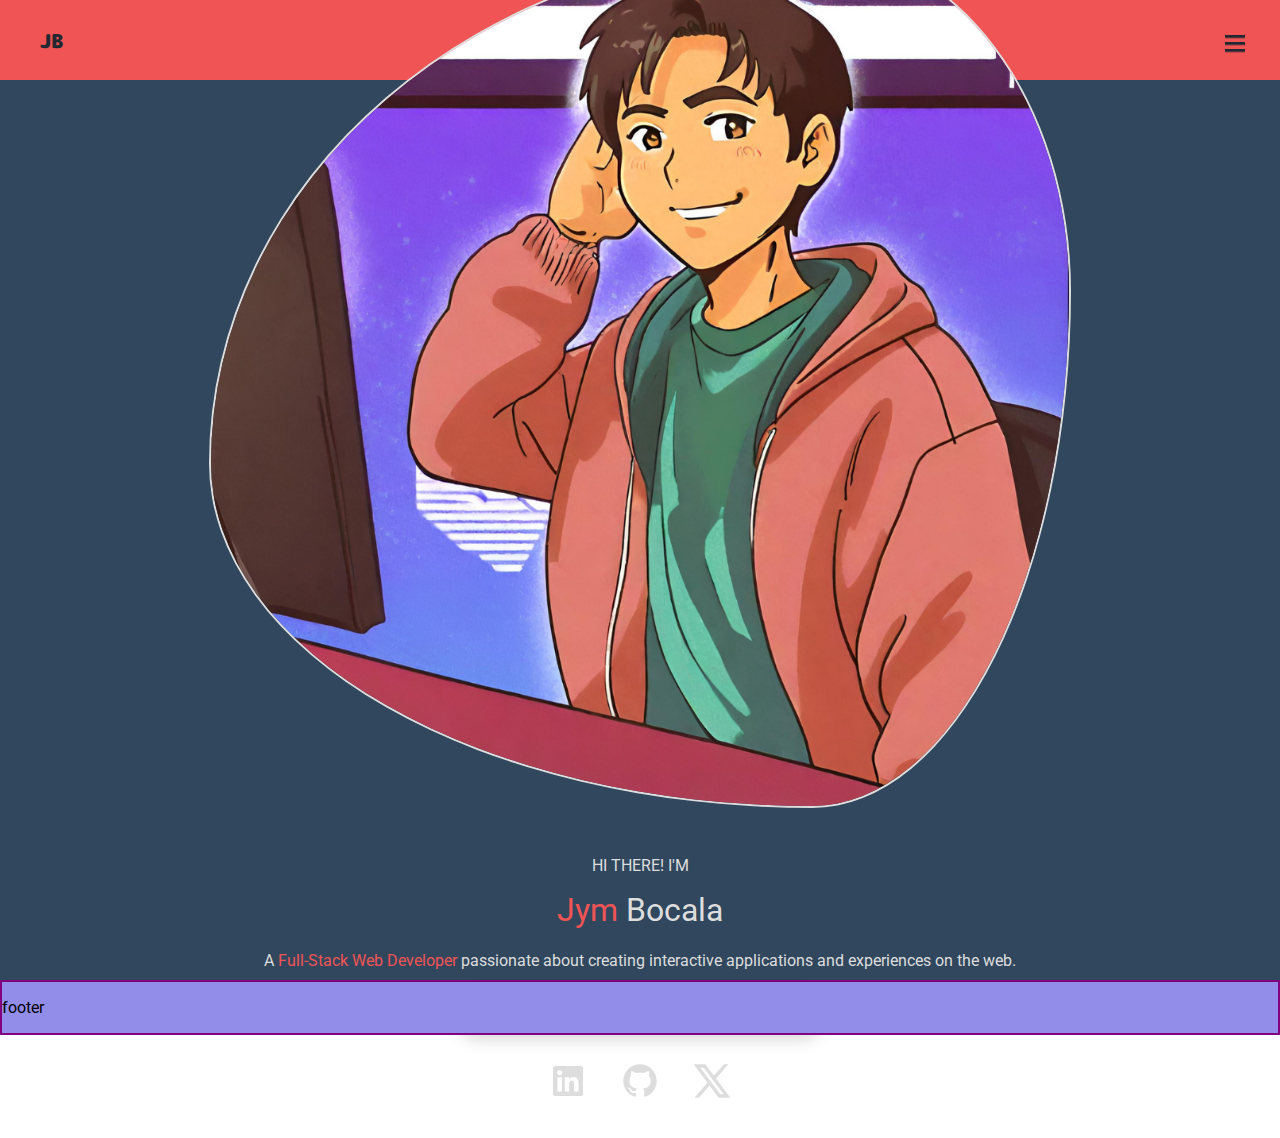
==== src/pages/index.html @ 8cc244af "add svg icons" ====
<!DOCTYPE html>
<html lang="en">
  <head>
    <meta charset="UTF-8" />
    <meta name="viewport" content="width=device-width, initial-scale=1.0" />
    <link rel="stylesheet" href="../styles/index.css" />
    <link rel="stylesheet" href="../styles/mediaqueries.css" />
    <link rel="preconnect" href="https://fonts.googleapis.com" />
    <link rel="preconnect" href="https://fonts.gstatic.com" crossorigin />
    <link
      href="https://fonts.googleapis.com/css2?family=M+PLUS+Rounded+1c:wght@700;800;900&family=Roboto:ital,wght@0,400;0,700;1,400&display=swap"
      rel="stylesheet"
    />
    <title>Jym Bocala</title>
  </head>
  <body>
    <div class="container">
      <div class="mob_nav">
        <a href="#" class="nav_initials">JB</a>
        <p>
          <a href="#main_nav" id="access_nav" class="access_aid"
            >Show navigation</a
          >
        </p>
      </div>
      <nav id="main_nav">
        <p class="nav_initials" id="main_nav_initials">JB</p>
        <ul>
          <li><a href="#" class="nav_link">Home</a></li>
          <li><a href="#" class="nav_link">About</a></li>
          <li><a href="#" class="nav_link">Contact</a></li>
        </ul>
        <a
          class="download-btn"
          href="../assets/Jym_Bocala_CV(1).pdf"
          title="Download my CV"
          download="Jym_Bocala_CV(1).pdf"
          >CV</a
        >
        <p>
          <a href="#body" id="access_top" class="access_aid">Hide navigation</a>
        </p>
      </nav>
      <main>
        <div class="hero">
          <img
            src="../assets/profile.png"
            class="hero_image"
            alt="Jym Bocala profile"
          />
          <div class="hero_info">
            <p>HI THERE! I'M</p>
            <h1 id="fullname">
              <span class="font_color_primary">Jym</span> Bocala
            </h1>
            <p>
              A
              <span class="font_color_primary">Full-Stack Web Developer</span>
              passionate about creating interactive applications and experiences
              on the web.
            </p>
            <div class="hero_links">
              <button>
                <a
                  class="download-btn"
                  href="../assets/Jym_Bocala_CV(1).pdf"
                  title="Download my CV"
                  download="Jym_Bocala_CV(1).pdf"
                  id="cv_button"
                  >Resumé</a
                >
              </button>
              <a href="https://www.linkedin.com/in/jym-bocala" target=”_blank” >
                <!-- <img
                  src="../assets/icons/linkedin-fill.svg"
                  alt="LinkedIn Logo"
                  class="icon"
                /> -->
                <svg class="icon" xmlns="http://www.w3.org/2000/svg" viewBox="0 0 24 24"><path d="M18.3362 18.339H15.6707V14.1622C15.6707 13.1662 15.6505 11.8845 14.2817 11.8845C12.892 11.8845 12.6797 12.9683 12.6797 14.0887V18.339H10.0142V9.75H12.5747V10.9207H12.6092C12.967 10.2457 13.837 9.53325 15.1367 9.53325C17.8375 9.53325 18.337 11.3108 18.337 13.6245V18.339H18.3362ZM7.00373 8.57475C6.14573 8.57475 5.45648 7.88025 5.45648 7.026C5.45648 6.1725 6.14648 5.47875 7.00373 5.47875C7.85873 5.47875 8.55173 6.1725 8.55173 7.026C8.55173 7.88025 7.85798 8.57475 7.00373 8.57475ZM8.34023 18.339H5.66723V9.75H8.34023V18.339ZM19.6697 3H4.32923C3.59498 3 3.00098 3.5805 3.00098 4.29675V19.7033C3.00098 20.4202 3.59498 21 4.32923 21H19.6675C20.401 21 21.001 20.4202 21.001 19.7033V4.29675C21.001 3.5805 20.401 3 19.6675 3H19.6697Z"></path></svg>
              </a>
              <a href="https://github.com/jymbocala" target="_blank"><svg class="icon" xmlns="http://www.w3.org/2000/svg" viewBox="0 0 24 24"><path d="M12.001 2C6.47598 2 2.00098 6.475 2.00098 12C2.00098 16.425 4.86348 20.1625 8.83848 21.4875C9.33848 21.575 9.52598 21.275 9.52598 21.0125C9.52598 20.775 9.51348 19.9875 9.51348 19.15C7.00098 19.6125 6.35098 18.5375 6.15098 17.975C6.03848 17.6875 5.55098 16.8 5.12598 16.5625C4.77598 16.375 4.27598 15.9125 5.11348 15.9C5.90098 15.8875 6.46348 16.625 6.65098 16.925C7.55098 18.4375 8.98848 18.0125 9.56348 17.75C9.65098 17.1 9.91348 16.6625 10.201 16.4125C7.97598 16.1625 5.65098 15.3 5.65098 11.475C5.65098 10.3875 6.03848 9.4875 6.67598 8.7875C6.57598 8.5375 6.22598 7.5125 6.77598 6.1375C6.77598 6.1375 7.61348 5.875 9.52598 7.1625C10.326 6.9375 11.176 6.825 12.026 6.825C12.876 6.825 13.726 6.9375 14.526 7.1625C16.4385 5.8625 17.276 6.1375 17.276 6.1375C17.826 7.5125 17.476 8.5375 17.376 8.7875C18.0135 9.4875 18.401 10.375 18.401 11.475C18.401 15.3125 16.0635 16.1625 13.8385 16.4125C14.201 16.725 14.5135 17.325 14.5135 18.2625C14.5135 19.6 14.501 20.675 14.501 21.0125C14.501 21.275 14.6885 21.5875 15.1885 21.4875C19.259 20.1133 21.9999 16.2963 22.001 12C22.001 6.475 17.526 2 12.001 2Z"></path></svg>
              </a>
              <a href="https://twitter.com/jymintech" target="_blank">
                <svg class="icon" xmlns="http://www.w3.org/2000/svg" viewBox="0 0 24 24"><path d="M8 2H1L9.26086 13.0145L1.44995 21.9999H4.09998L10.4883 14.651L16 22H23L14.3917 10.5223L21.8001 2H19.1501L13.1643 8.88578L8 2ZM17 20L5 4H7L19 20H17Z"></path></svg>
              </a>
            </div>
          </div>
        </div>
      </main>
      <footer>
        <p>footer</p>
      </footer>
    </div>
  </body>
</html>
---- src/styles/index.css ----
@import "/src/styles/navbar.css";
* {
  box-sizing: border-box;
  scroll-behavior: smooth;
}

body {
  font-family: "Roboto", sans-serif;
  margin: 0;
  padding: 0;
  overflow-x: hidden;
  overflow-y: scroll;
}

.container {
  display: flex;
  flex-direction: column;
  align-items: center;
  height: 100vh;
  background-color: #F05454;
}

/* === MAIN === */
main {
  background-color: #30475E;
  display: flex;
  align-items: center;
  width: 100%;
  height: 100%;
  color: #DDDDDD;
  text-align: center;
}

.hero {
  display: flex;
  flex-grow: 1;
  flex-wrap: wrap;
  justify-content: center;
  align-items: center;
  padding: 1.5rem;
}

.hero_image {
  border: #DDDDDD solid 2px;
  display: flex;
  width: 70%;
  border-radius: 70% 30% 30% 70%/60% 40% 60% 40%;
  margin-bottom: 3rem;
}

.font_color_primary {
  color: #F05454;
}

.hero_info * {
  margin-top: 1rem;
}
.hero_info :first-child {
  margin: 0;
}
.hero_info #fullname {
  font-weight: 400;
}

.hero_links {
  display: flex;
  flex-wrap: wrap;
  justify-content: center;
}
.hero_links :nth-child(1) {
  display: flex;
  justify-content: center;
  width: 100%;
  background-color: transparent;
  cursor: none;
  border: none;
  margin-bottom: 0.8rem;
}
.hero_links :nth-child(1) #cv_button {
  background-color: #F05454;
  color: #222831;
  width: 50%;
  border-radius: 50px;
  padding: 1.5rem;
}
.hero_links :not(:first-child) {
  background-color: transparent;
  border: none;
  margin: 0 1rem;
}

.icon {
  max-width: 40px;
}
.icon path {
  fill: #DDDDDD;
}

/* === FOOTER === */
footer {
  margin-top: auto;
  width: 100%;
  border: 2px purple solid;
  background-color: rgb(147, 141, 234);
}/*# sourceMappingURL=index.css.map */
---- src/styles/mediaqueries.css ----
* {
  box-sizing: border-box;
  scroll-behavior: smooth;
}

body {
  font-family: "Roboto", sans-serif;
  margin: 0;
  padding: 0;
  overflow-x: hidden;
  overflow-y: scroll;
}

/* === TABLET SCREENS === */
@media only screen and (min-width: 401px) and (max-width: 960px) {
  main {
    background-color: #F5CF8E; /* Yellow */
  }
}
/* === DESKSTOP SCREENS === *//*# sourceMappingURL=mediaqueries.css.map */
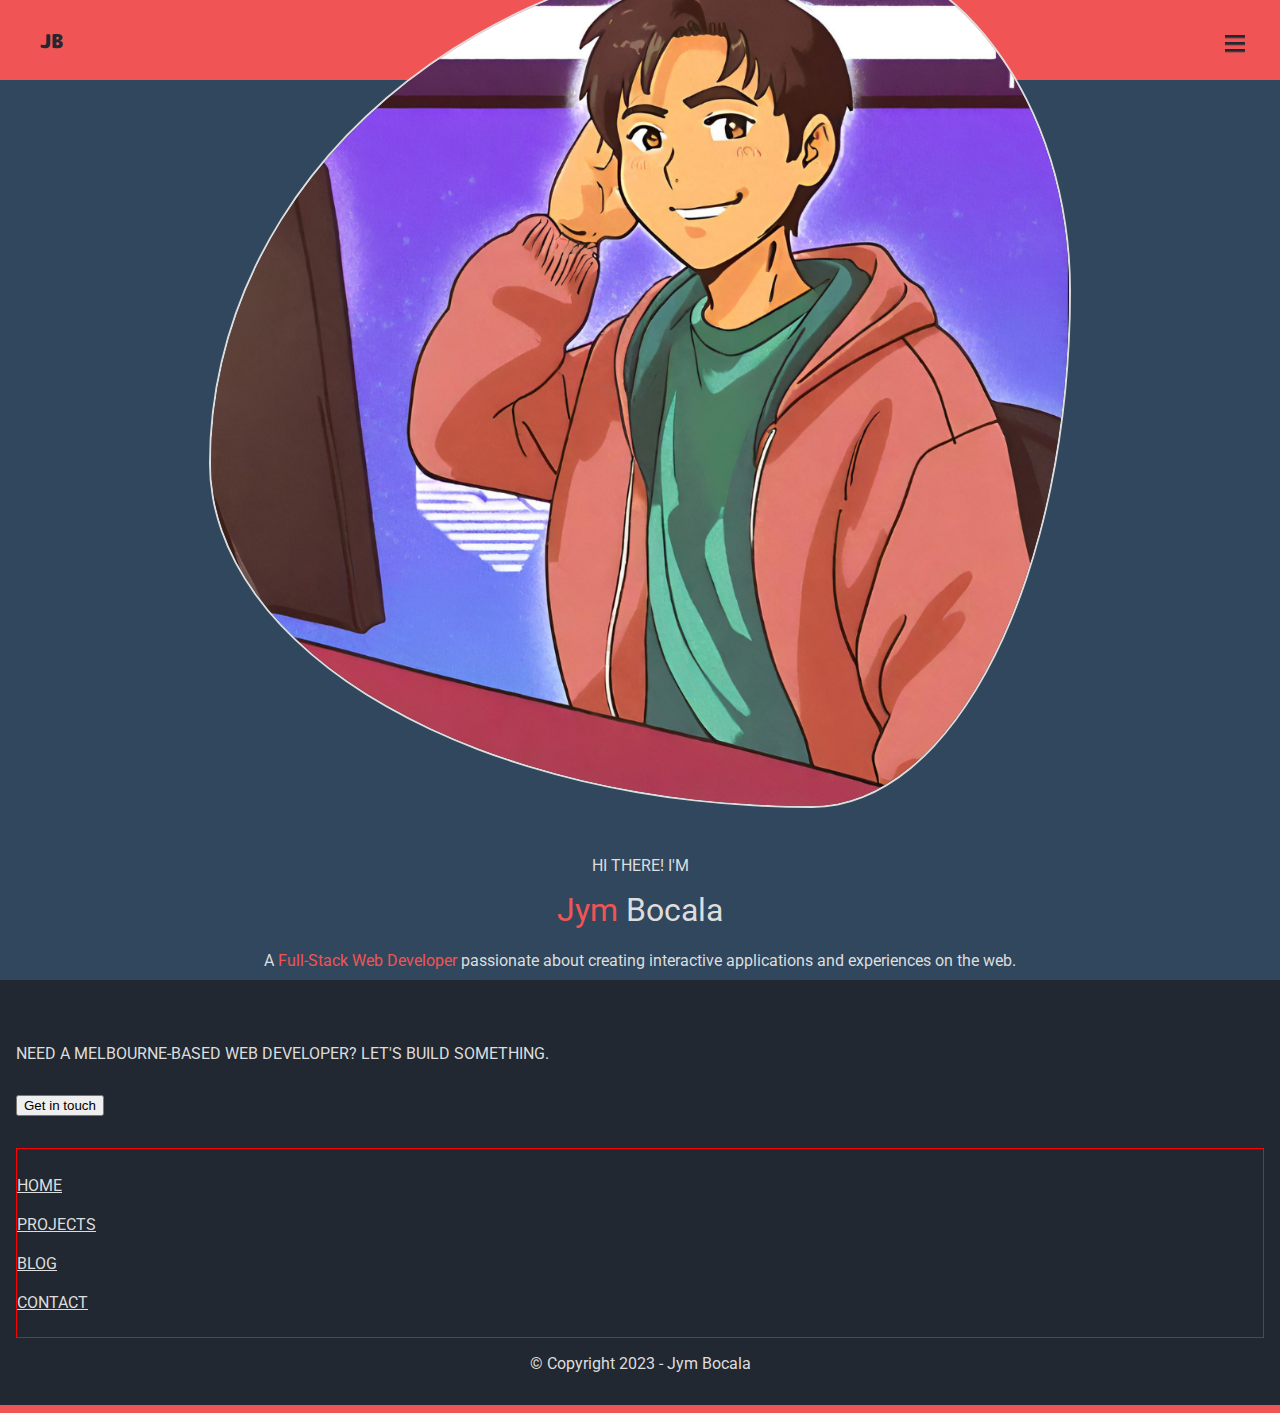
==== commit c3989bd8: "add footer elements" ====
--- a/src/pages/index.html
+++ b/src/pages/index.html
@@ -88,7 +88,25 @@
         </div>
       </main>
       <footer>
-        <p>footer</p>
+        <div class="footer_upper">
+          <div class="footer_cta">
+            <p>Need a Melbourne-based web developer? Let's build something.</p>
+            <a href="#">
+              <button class="cta_btn">Get in touch</button>
+            </a>
+          </div>
+          <div class="footer_info">
+            <ul class="footer_alt_nav">
+              <li><a href="#" class="footer_navlink">Home</a></li>
+              <li><a href="#" class="footer_navlink">Projects</a></li>
+              <li><a href="" class="footer_navlink">Blog</a></li>
+              <li><a href="" class="footer_navlink">Contact</a></li>
+            </ul>
+          </div>
+        </div>
+        <div class="footer_lower">
+          <p>© Copyright 2023 - Jym Bocala</p>
+        </div>
       </footer>
     </div>
   </body>
--- a/src/styles/index.css
+++ b/src/styles/index.css
@@ -17,7 +17,7 @@
   flex-direction: column;
   align-items: center;
   height: 100vh;
-  background-color: #F05454;
+  background-color: #222831;
 }
 
 /* === MAIN === */
@@ -26,7 +26,7 @@
   display: flex;
   align-items: center;
   width: 100%;
-  height: 100%;
+  min-height: 100vh;
   color: #DDDDDD;
   text-align: center;
 }
@@ -99,7 +99,41 @@
 /* === FOOTER === */
 footer {
   margin-top: auto;
+  display: flex;
+  flex-direction: column;
   width: 100%;
-  border: 2px purple solid;
-  background-color: rgb(147, 141, 234);
+  padding: 1rem;
+  background-color: #222831;
+  border-bottom: 8px solid #F05454;
+  color: #DDDDDD;
+}
+
+.footer_upper {
+  text-transform: uppercase;
+}
+.footer_upper .footer_cta {
+  padding: 2rem 0;
+}
+.footer_upper .footer_cta p {
+  margin-bottom: 2rem;
+}
+.footer_upper .footer_info {
+  display: flex;
+  border: red 1px solid;
+}
+
+.footer_alt_nav li {
+  text-align: left;
+  padding: 0.5rem 0;
+}
+.footer_alt_nav li .footer_navlink {
+  text-decoration: none;
+  color: #DDDDDD;
+  font-weight: 400;
+  font-size: 1rem;
+  text-decoration: underline;
+}
+
+.footer_lower {
+  align-self: center;
 }/*# sourceMappingURL=index.css.map */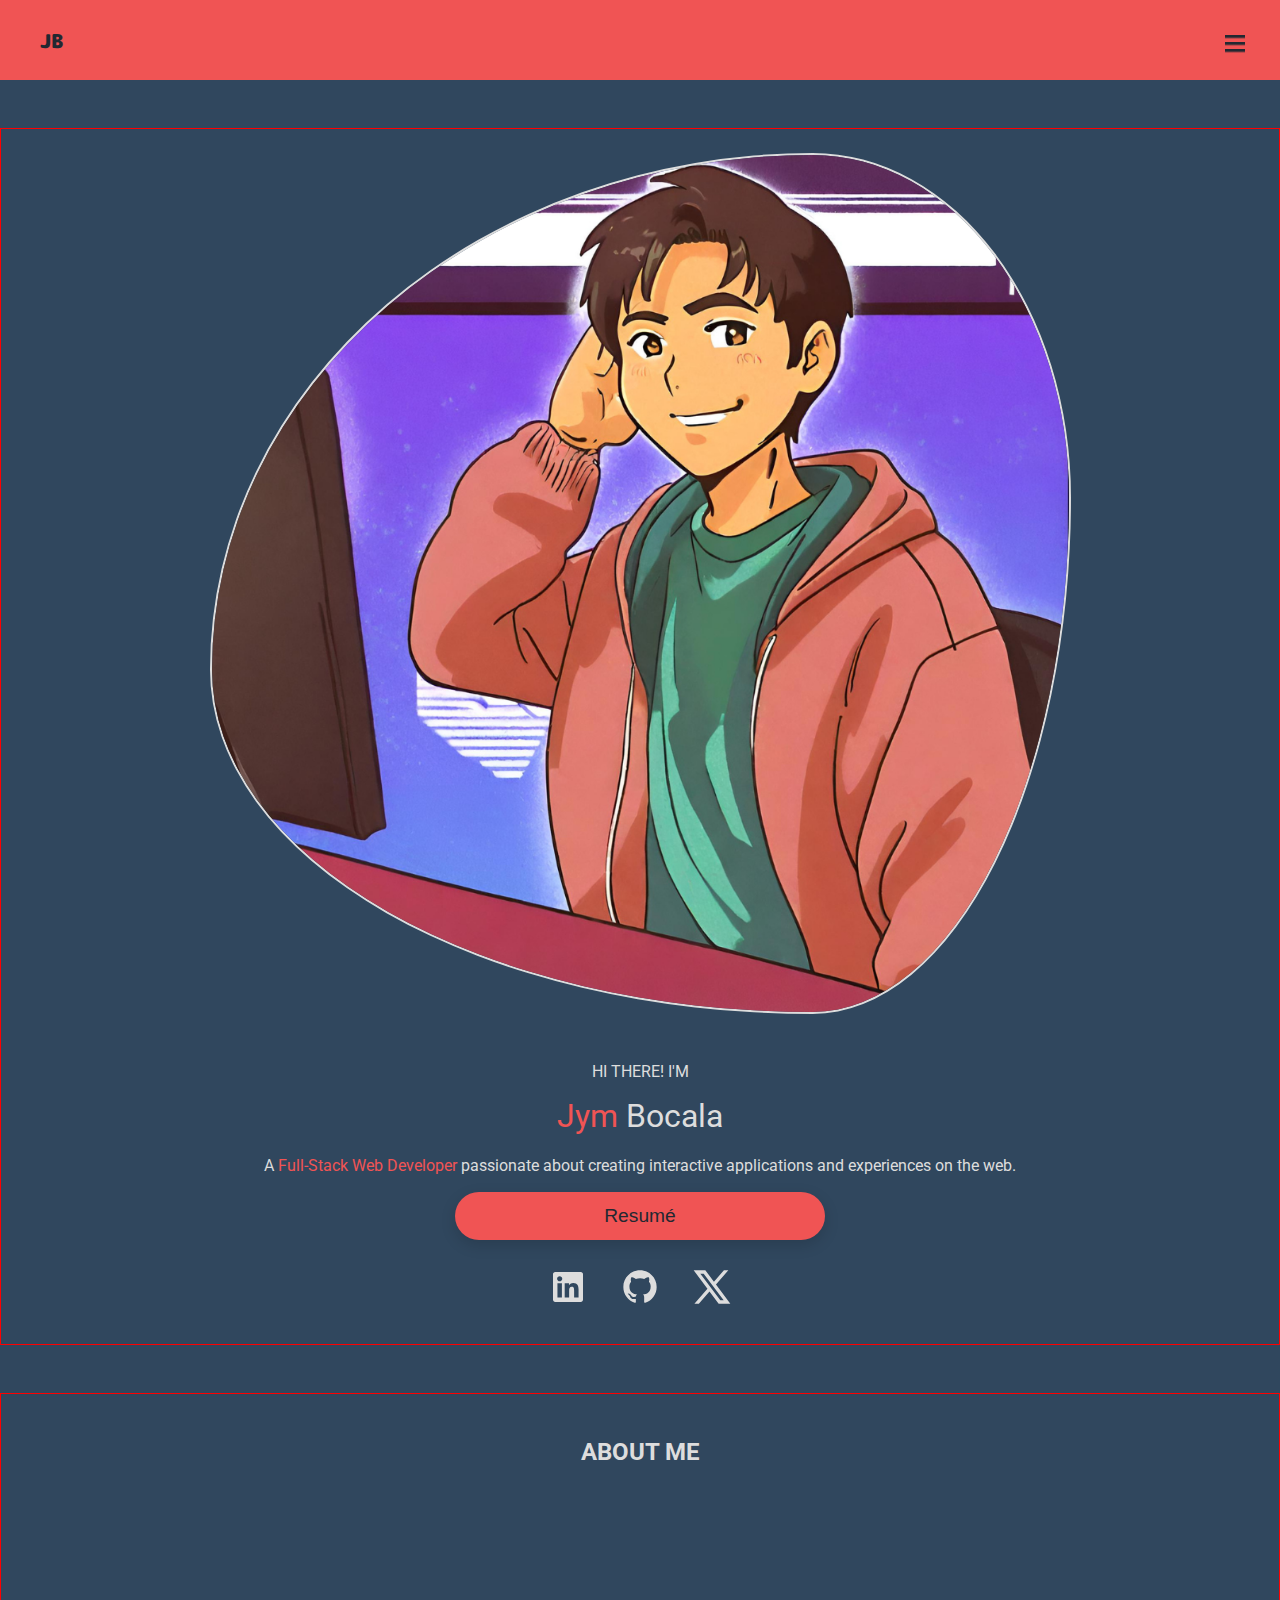
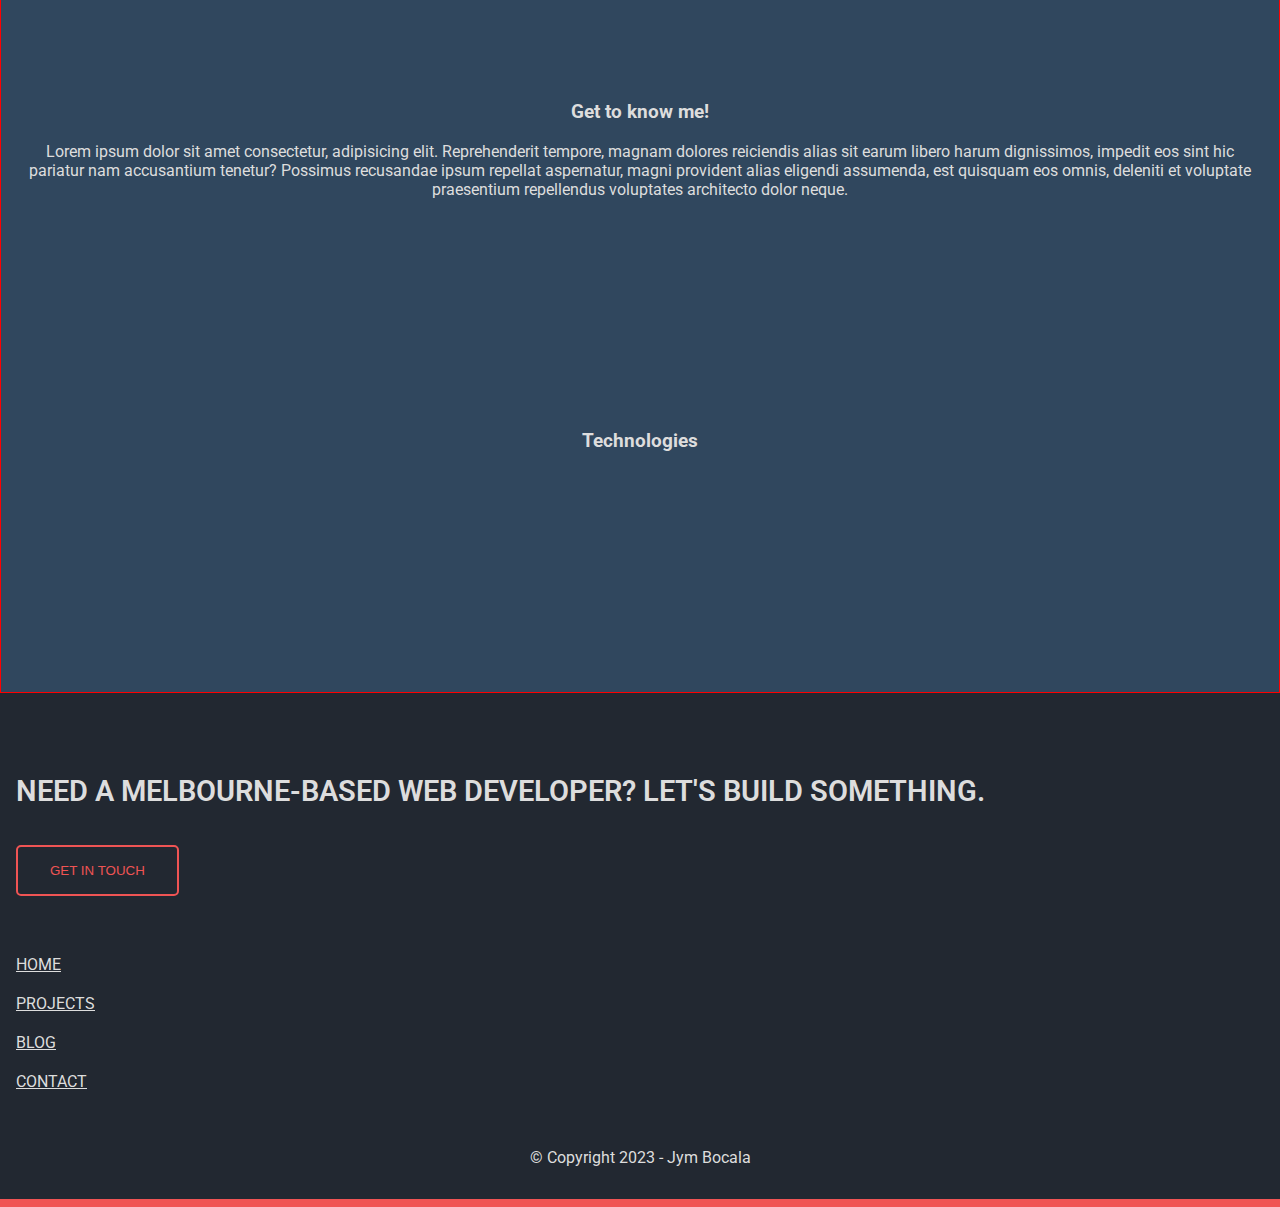
==== commit 03df56f3: "import icons" ====
--- a/src/pages/index.html
+++ b/src/pages/index.html
@@ -42,7 +42,8 @@
         </p>
       </nav>
       <main>
-        <div class="hero">
+        <!-- HERO SECTION -->
+        <section class="hero">
           <img
             src="../assets/profile.png"
             class="hero_image"
@@ -71,11 +72,6 @@
                 >
               </button>
               <a href="https://www.linkedin.com/in/jym-bocala" target=”_blank” >
-                <!-- <img
-                  src="../assets/icons/linkedin-fill.svg"
-                  alt="LinkedIn Logo"
-                  class="icon"
-                /> -->
                 <svg class="icon" xmlns="http://www.w3.org/2000/svg" viewBox="0 0 24 24"><path d="M18.3362 18.339H15.6707V14.1622C15.6707 13.1662 15.6505 11.8845 14.2817 11.8845C12.892 11.8845 12.6797 12.9683 12.6797 14.0887V18.339H10.0142V9.75H12.5747V10.9207H12.6092C12.967 10.2457 13.837 9.53325 15.1367 9.53325C17.8375 9.53325 18.337 11.3108 18.337 13.6245V18.339H18.3362ZM7.00373 8.57475C6.14573 8.57475 5.45648 7.88025 5.45648 7.026C5.45648 6.1725 6.14648 5.47875 7.00373 5.47875C7.85873 5.47875 8.55173 6.1725 8.55173 7.026C8.55173 7.88025 7.85798 8.57475 7.00373 8.57475ZM8.34023 18.339H5.66723V9.75H8.34023V18.339ZM19.6697 3H4.32923C3.59498 3 3.00098 3.5805 3.00098 4.29675V19.7033C3.00098 20.4202 3.59498 21 4.32923 21H19.6675C20.401 21 21.001 20.4202 21.001 19.7033V4.29675C21.001 3.5805 20.401 3 19.6675 3H19.6697Z"></path></svg>
               </a>
               <a href="https://github.com/jymbocala" target="_blank"><svg class="icon" xmlns="http://www.w3.org/2000/svg" viewBox="0 0 24 24"><path d="M12.001 2C6.47598 2 2.00098 6.475 2.00098 12C2.00098 16.425 4.86348 20.1625 8.83848 21.4875C9.33848 21.575 9.52598 21.275 9.52598 21.0125C9.52598 20.775 9.51348 19.9875 9.51348 19.15C7.00098 19.6125 6.35098 18.5375 6.15098 17.975C6.03848 17.6875 5.55098 16.8 5.12598 16.5625C4.77598 16.375 4.27598 15.9125 5.11348 15.9C5.90098 15.8875 6.46348 16.625 6.65098 16.925C7.55098 18.4375 8.98848 18.0125 9.56348 17.75C9.65098 17.1 9.91348 16.6625 10.201 16.4125C7.97598 16.1625 5.65098 15.3 5.65098 11.475C5.65098 10.3875 6.03848 9.4875 6.67598 8.7875C6.57598 8.5375 6.22598 7.5125 6.77598 6.1375C6.77598 6.1375 7.61348 5.875 9.52598 7.1625C10.326 6.9375 11.176 6.825 12.026 6.825C12.876 6.825 13.726 6.9375 14.526 7.1625C16.4385 5.8625 17.276 6.1375 17.276 6.1375C17.826 7.5125 17.476 8.5375 17.376 8.7875C18.0135 9.4875 18.401 10.375 18.401 11.475C18.401 15.3125 16.0635 16.1625 13.8385 16.4125C14.201 16.725 14.5135 17.325 14.5135 18.2625C14.5135 19.6 14.501 20.675 14.501 21.0125C14.501 21.275 14.6885 21.5875 15.1885 21.4875C19.259 20.1133 21.9999 16.2963 22.001 12C22.001 6.475 17.526 2 12.001 2Z"></path></svg>
@@ -85,7 +81,22 @@
               </a>
             </div>
           </div>
-        </div>
+        </section>
+
+        <!-- ABOUT ME SECTION -->
+        <section class="about_me">
+          <h2>ABOUT ME</h2>
+          <div class="about_content">
+            <h3>Get to know me!</h3>
+            <p>Lorem ipsum dolor sit amet consectetur, adipisicing elit. Reprehenderit tempore, magnam dolores reiciendis alias sit earum libero harum dignissimos, impedit eos sint hic pariatur nam accusantium tenetur? Possimus recusandae ipsum repellat aspernatur, magni provident alias eligendi assumenda, est quisquam eos omnis, deleniti et voluptate praesentium repellendus voluptates architecto dolor neque.</p>
+          </div>
+          <div class="about_skills">
+            <h3>Technologies</h3>
+            <div class="skills_wrapper">
+              
+            </div>
+          </div>
+        </section>
       </main>
       <footer>
         <div class="footer_upper">
--- a/src/styles/index.css
+++ b/src/styles/index.css
@@ -16,7 +16,7 @@
   display: flex;
   flex-direction: column;
   align-items: center;
-  height: 100vh;
+  min-height: 100vh;
   background-color: #222831;
 }
 
@@ -24,6 +24,7 @@
 main {
   background-color: #30475E;
   display: flex;
+  flex-direction: column;
   align-items: center;
   width: 100%;
   min-height: 100vh;
@@ -32,12 +33,14 @@
 }
 
 .hero {
+  border: 1px red solid;
   display: flex;
-  flex-grow: 1;
   flex-wrap: wrap;
   justify-content: center;
   align-items: center;
   padding: 1.5rem;
+  min-height: 80vh;
+  margin-top: 3rem;
 }
 
 .hero_image {
@@ -96,6 +99,18 @@
   fill: #DDDDDD;
 }
 
+/* === ABOUT ME === */
+.about_me {
+  border: red 1px solid;
+  display: flex;
+  flex-wrap: wrap;
+  justify-content: center;
+  min-height: 100vh;
+  width: 100%;
+  padding: 1.5rem;
+  margin-top: 3rem;
+}
+
 /* === FOOTER === */
 footer {
   margin-top: auto;
@@ -116,10 +131,21 @@
 }
 .footer_upper .footer_cta p {
   margin-bottom: 2rem;
+  font-size: 1.8rem;
+  font-stretch: expanded;
+  font-weight: 600;
+  line-height: 1.5;
+}
+.footer_upper .cta_btn {
+  background-color: transparent;
+  border: 2px solid #F05454;
+  color: #F05454;
+  padding: 1rem 2rem;
+  border-radius: 5px;
+  text-transform: uppercase;
 }
 .footer_upper .footer_info {
   display: flex;
-  border: red 1px solid;
 }
 
 .footer_alt_nav li {
@@ -136,4 +162,5 @@
 
 .footer_lower {
   align-self: center;
+  margin-top: 1rem;
 }/*# sourceMappingURL=index.css.map */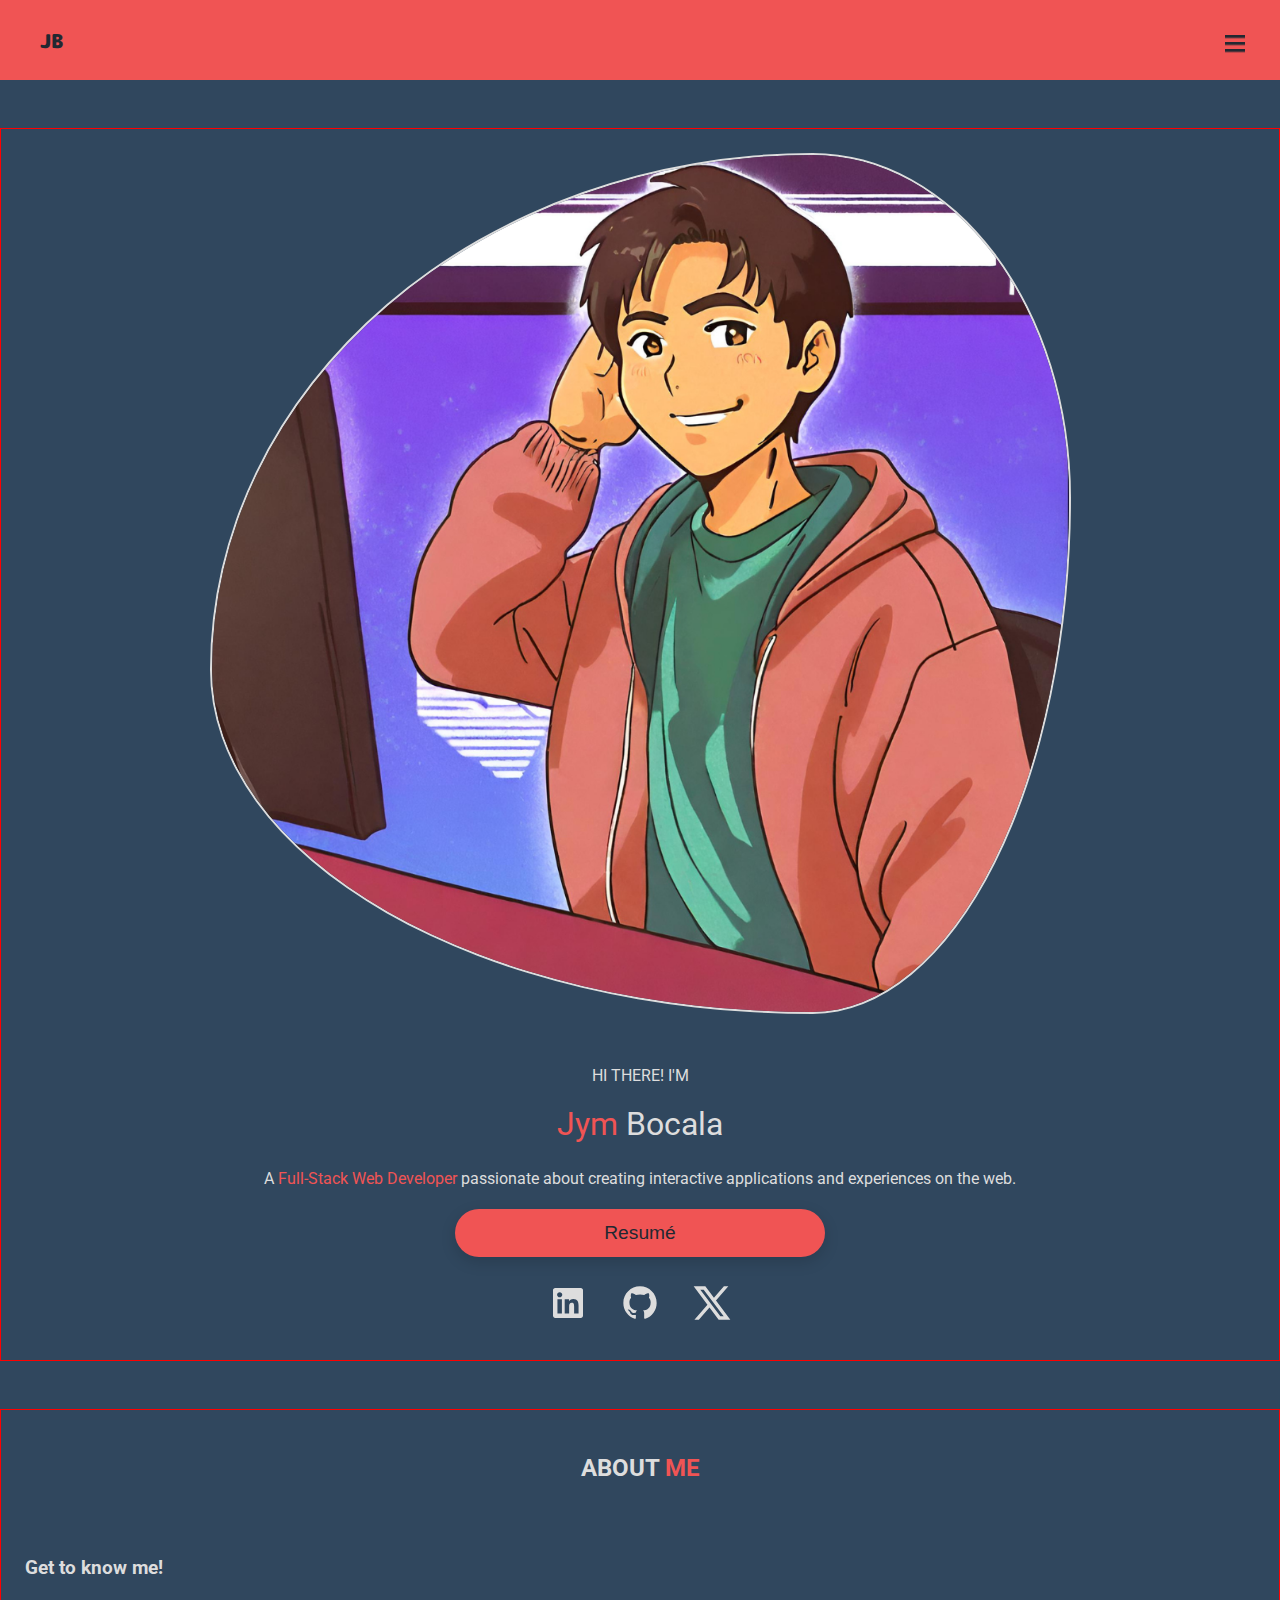
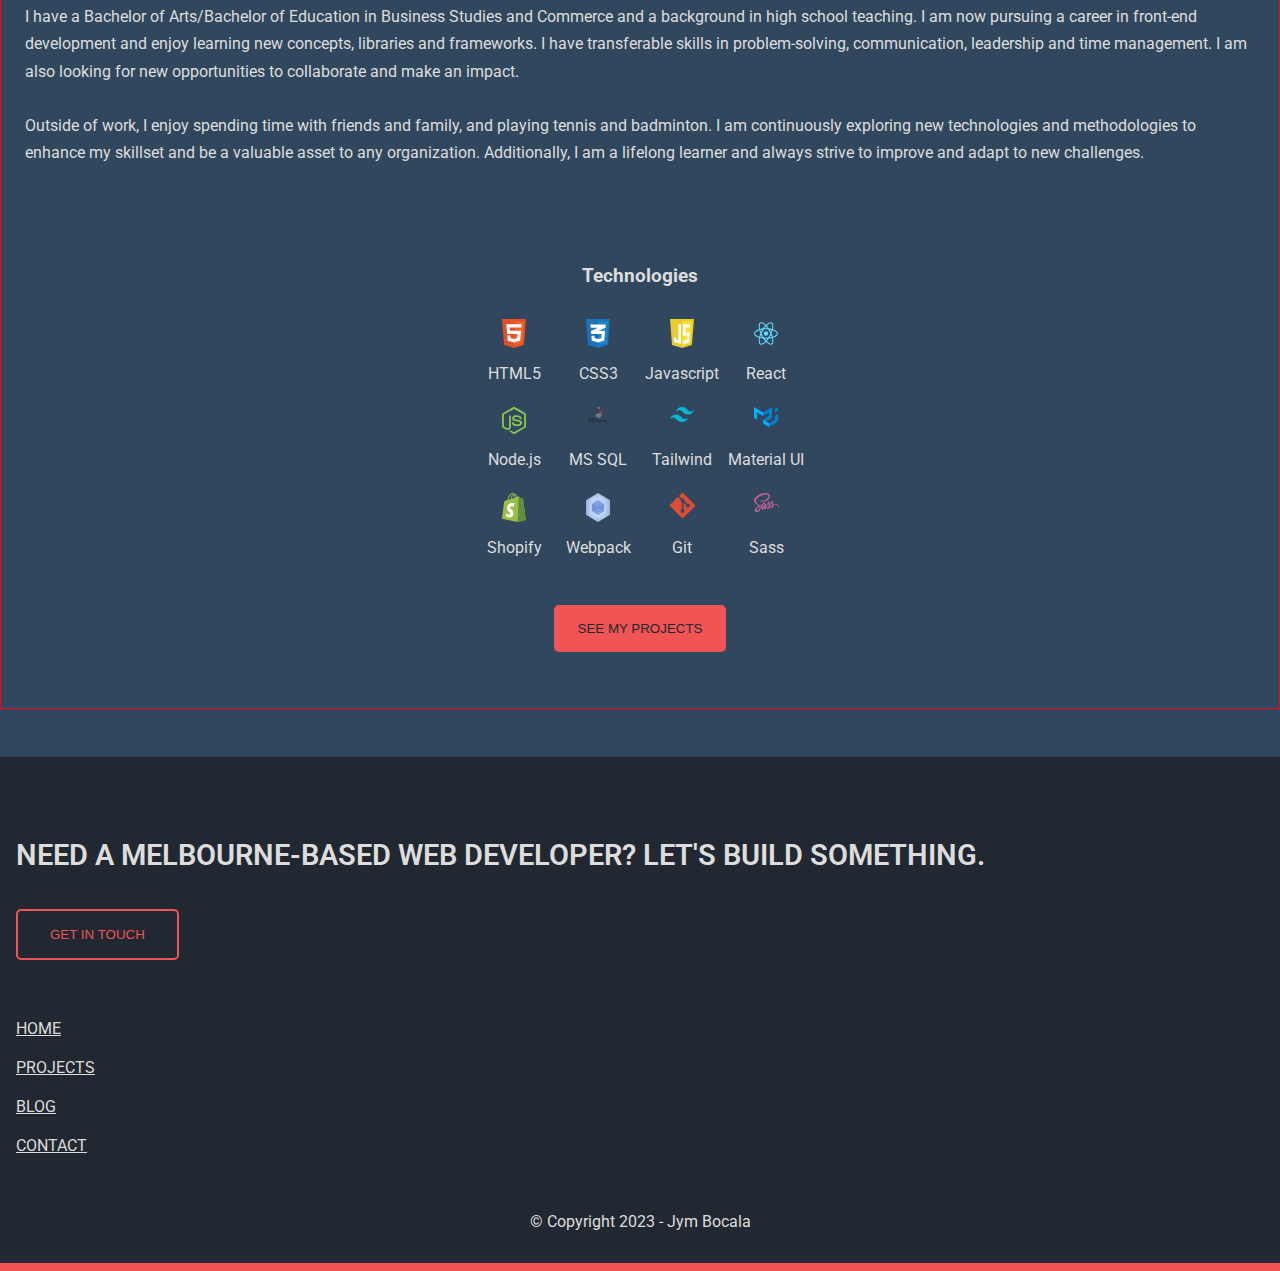
==== commit cebf9122: "add about me section" ====
--- a/src/pages/index.html
+++ b/src/pages/index.html
@@ -67,17 +67,45 @@
                   href="../assets/Jym_Bocala_CV(1).pdf"
                   title="Download my CV"
                   download="Jym_Bocala_CV(1).pdf"
-                  id="cv_button"
+                  id="cv_btn"
                   >Resumé</a
                 >
               </button>
-              <a href="https://www.linkedin.com/in/jym-bocala" target=”_blank” >
-                <svg class="icon" xmlns="http://www.w3.org/2000/svg" viewBox="0 0 24 24"><path d="M18.3362 18.339H15.6707V14.1622C15.6707 13.1662 15.6505 11.8845 14.2817 11.8845C12.892 11.8845 12.6797 12.9683 12.6797 14.0887V18.339H10.0142V9.75H12.5747V10.9207H12.6092C12.967 10.2457 13.837 9.53325 15.1367 9.53325C17.8375 9.53325 18.337 11.3108 18.337 13.6245V18.339H18.3362ZM7.00373 8.57475C6.14573 8.57475 5.45648 7.88025 5.45648 7.026C5.45648 6.1725 6.14648 5.47875 7.00373 5.47875C7.85873 5.47875 8.55173 6.1725 8.55173 7.026C8.55173 7.88025 7.85798 8.57475 7.00373 8.57475ZM8.34023 18.339H5.66723V9.75H8.34023V18.339ZM19.6697 3H4.32923C3.59498 3 3.00098 3.5805 3.00098 4.29675V19.7033C3.00098 20.4202 3.59498 21 4.32923 21H19.6675C20.401 21 21.001 20.4202 21.001 19.7033V4.29675C21.001 3.5805 20.401 3 19.6675 3H19.6697Z"></path></svg>
+              <a
+                href="https://www.linkedin.com/in/jym-bocala"
+                target="”_blank”"
+              >
+                <svg
+                  class="icon"
+                  xmlns="http://www.w3.org/2000/svg"
+                  viewBox="0 0 24 24"
+                >
+                  <path
+                    d="M18.3362 18.339H15.6707V14.1622C15.6707 13.1662 15.6505 11.8845 14.2817 11.8845C12.892 11.8845 12.6797 12.9683 12.6797 14.0887V18.339H10.0142V9.75H12.5747V10.9207H12.6092C12.967 10.2457 13.837 9.53325 15.1367 9.53325C17.8375 9.53325 18.337 11.3108 18.337 13.6245V18.339H18.3362ZM7.00373 8.57475C6.14573 8.57475 5.45648 7.88025 5.45648 7.026C5.45648 6.1725 6.14648 5.47875 7.00373 5.47875C7.85873 5.47875 8.55173 6.1725 8.55173 7.026C8.55173 7.88025 7.85798 8.57475 7.00373 8.57475ZM8.34023 18.339H5.66723V9.75H8.34023V18.339ZM19.6697 3H4.32923C3.59498 3 3.00098 3.5805 3.00098 4.29675V19.7033C3.00098 20.4202 3.59498 21 4.32923 21H19.6675C20.401 21 21.001 20.4202 21.001 19.7033V4.29675C21.001 3.5805 20.401 3 19.6675 3H19.6697Z"
+                  ></path>
+                </svg>
               </a>
-              <a href="https://github.com/jymbocala" target="_blank"><svg class="icon" xmlns="http://www.w3.org/2000/svg" viewBox="0 0 24 24"><path d="M12.001 2C6.47598 2 2.00098 6.475 2.00098 12C2.00098 16.425 4.86348 20.1625 8.83848 21.4875C9.33848 21.575 9.52598 21.275 9.52598 21.0125C9.52598 20.775 9.51348 19.9875 9.51348 19.15C7.00098 19.6125 6.35098 18.5375 6.15098 17.975C6.03848 17.6875 5.55098 16.8 5.12598 16.5625C4.77598 16.375 4.27598 15.9125 5.11348 15.9C5.90098 15.8875 6.46348 16.625 6.65098 16.925C7.55098 18.4375 8.98848 18.0125 9.56348 17.75C9.65098 17.1 9.91348 16.6625 10.201 16.4125C7.97598 16.1625 5.65098 15.3 5.65098 11.475C5.65098 10.3875 6.03848 9.4875 6.67598 8.7875C6.57598 8.5375 6.22598 7.5125 6.77598 6.1375C6.77598 6.1375 7.61348 5.875 9.52598 7.1625C10.326 6.9375 11.176 6.825 12.026 6.825C12.876 6.825 13.726 6.9375 14.526 7.1625C16.4385 5.8625 17.276 6.1375 17.276 6.1375C17.826 7.5125 17.476 8.5375 17.376 8.7875C18.0135 9.4875 18.401 10.375 18.401 11.475C18.401 15.3125 16.0635 16.1625 13.8385 16.4125C14.201 16.725 14.5135 17.325 14.5135 18.2625C14.5135 19.6 14.501 20.675 14.501 21.0125C14.501 21.275 14.6885 21.5875 15.1885 21.4875C19.259 20.1133 21.9999 16.2963 22.001 12C22.001 6.475 17.526 2 12.001 2Z"></path></svg>
+              <a href="https://github.com/jymbocala" target="_blank"
+                ><svg
+                  class="icon"
+                  xmlns="http://www.w3.org/2000/svg"
+                  viewBox="0 0 24 24"
+                >
+                  <path
+                    d="M12.001 2C6.47598 2 2.00098 6.475 2.00098 12C2.00098 16.425 4.86348 20.1625 8.83848 21.4875C9.33848 21.575 9.52598 21.275 9.52598 21.0125C9.52598 20.775 9.51348 19.9875 9.51348 19.15C7.00098 19.6125 6.35098 18.5375 6.15098 17.975C6.03848 17.6875 5.55098 16.8 5.12598 16.5625C4.77598 16.375 4.27598 15.9125 5.11348 15.9C5.90098 15.8875 6.46348 16.625 6.65098 16.925C7.55098 18.4375 8.98848 18.0125 9.56348 17.75C9.65098 17.1 9.91348 16.6625 10.201 16.4125C7.97598 16.1625 5.65098 15.3 5.65098 11.475C5.65098 10.3875 6.03848 9.4875 6.67598 8.7875C6.57598 8.5375 6.22598 7.5125 6.77598 6.1375C6.77598 6.1375 7.61348 5.875 9.52598 7.1625C10.326 6.9375 11.176 6.825 12.026 6.825C12.876 6.825 13.726 6.9375 14.526 7.1625C16.4385 5.8625 17.276 6.1375 17.276 6.1375C17.826 7.5125 17.476 8.5375 17.376 8.7875C18.0135 9.4875 18.401 10.375 18.401 11.475C18.401 15.3125 16.0635 16.1625 13.8385 16.4125C14.201 16.725 14.5135 17.325 14.5135 18.2625C14.5135 19.6 14.501 20.675 14.501 21.0125C14.501 21.275 14.6885 21.5875 15.1885 21.4875C19.259 20.1133 21.9999 16.2963 22.001 12C22.001 6.475 17.526 2 12.001 2Z"
+                  ></path>
+                </svg>
               </a>
               <a href="https://twitter.com/jymintech" target="_blank">
-                <svg class="icon" xmlns="http://www.w3.org/2000/svg" viewBox="0 0 24 24"><path d="M8 2H1L9.26086 13.0145L1.44995 21.9999H4.09998L10.4883 14.651L16 22H23L14.3917 10.5223L21.8001 2H19.1501L13.1643 8.88578L8 2ZM17 20L5 4H7L19 20H17Z"></path></svg>
+                <svg
+                  class="icon"
+                  xmlns="http://www.w3.org/2000/svg"
+                  viewBox="0 0 24 24"
+                >
+                  <path
+                    d="M8 2H1L9.26086 13.0145L1.44995 21.9999H4.09998L10.4883 14.651L16 22H23L14.3917 10.5223L21.8001 2H19.1501L13.1643 8.88578L8 2ZM17 20L5 4H7L19 20H17Z"
+                  ></path>
+                </svg>
               </a>
             </div>
           </div>
@@ -85,16 +113,94 @@
 
         <!-- ABOUT ME SECTION -->
         <section class="about_me">
-          <h2>ABOUT ME</h2>
+          <h2>ABOUT <span class="font_color_primary">ME</span></h2>
           <div class="about_content">
             <h3>Get to know me!</h3>
-            <p>Lorem ipsum dolor sit amet consectetur, adipisicing elit. Reprehenderit tempore, magnam dolores reiciendis alias sit earum libero harum dignissimos, impedit eos sint hic pariatur nam accusantium tenetur? Possimus recusandae ipsum repellat aspernatur, magni provident alias eligendi assumenda, est quisquam eos omnis, deleniti et voluptate praesentium repellendus voluptates architecto dolor neque.</p>
+            <p>
+              I have a Bachelor of Arts/Bachelor of Education in Business
+              Studies and Commerce and a background in high school teaching. I
+              am now pursuing a career in front-end development and enjoy
+              learning new concepts, libraries and frameworks. I have
+              transferable skills in problem-solving, communication, leadership
+              and time management. I am also looking for new opportunities to
+              collaborate and make an impact.
+              <br> <br> Outside of work, I enjoy spending
+              time with friends and family, and playing tennis and badminton. I
+              am continuously exploring new technologies and methodologies to
+              enhance my skillset and be a valuable asset to any organization.
+              Additionally, I am a lifelong learner and always strive to improve
+              and adapt to new challenges.
+            </p>
           </div>
           <div class="about_skills">
             <h3>Technologies</h3>
-            <div class="skills_wrapper">
-              
+            <div class="skills_container">
+              <div>
+                <img src="../assets/icons/html-1.svg" alt="html logo" />
+                <p>HTML5</p>
+              </div>
+              <div>
+                <img src="../assets/icons/css-3.svg" alt="css logo" />
+                <p>CSS3</p>
+              </div>
+              <div>
+                <img
+                  src="../assets/icons/javascript-1.svg"
+                  alt="javascript logo"
+                />
+                <p>Javascript</p>
+              </div>
+              <div>
+                <img src="../assets/icons/react-2.svg" alt="react logo" />
+                <p>React</p>
+              </div>
+              <div>
+                <img src="../assets/icons/nodejs-icon.svg" alt="node logo" />
+                <p>Node.js</p>
+              </div>
+              <div>
+                <img
+                  src="../assets/icons/microsoft-sql-server-1.svg"
+                  alt="express logo"
+                />
+                <p>MS SQL</p>
+              </div>
+              <div>
+                <img
+                  src="../assets/icons/tailwind-css-2.svg"
+                  alt="tailwind logo"
+                />
+                <p>Tailwind</p>
+              </div>
+              <div>
+                <img
+                  src="../assets/icons/material-ui-1.svg"
+                  alt="material ui logo"
+                />
+                <p>Material UI</p>
+              </div>
+              <div>
+                <img src="../assets/icons/shopify.svg" alt="shopify logo" />
+                <p>Shopify</p>
+              </div>
+              <div>
+                <img src="../assets/icons/webpack.svg" alt="webpack logo" />
+                <p>Webpack</p>
+              </div>
+              <div>
+                <img src="../assets/icons/git-icon.svg" alt="Git logo" />
+                <p>Git</p>
+              </div>
+              <div>
+                <img src="../assets/icons/sass-1.svg" alt="Sass logo" />
+                <p>Sass</p>
+              </div>
             </div>
+            <a href="#" >
+              <button id="project_btn">
+                SEE MY PROJECTS
+              </button>
+            </a>
           </div>
         </section>
       </main>
--- a/src/styles/index.css
+++ b/src/styles/index.css
@@ -58,6 +58,9 @@
 .hero_info * {
   margin-top: 1rem;
 }
+.hero_info p {
+  line-height: 1.7;
+}
 .hero_info :first-child {
   margin: 0;
 }
@@ -79,7 +82,7 @@
   border: none;
   margin-bottom: 0.8rem;
 }
-.hero_links :nth-child(1) #cv_button {
+.hero_links :nth-child(1) #cv_btn {
   background-color: #F05454;
   color: #222831;
   width: 50%;
@@ -108,7 +111,41 @@
   min-height: 100vh;
   width: 100%;
   padding: 1.5rem;
-  margin-top: 3rem;
+  margin: 3rem 0;
+}
+
+.about_content {
+  text-align: left;
+  line-height: 1.7;
+  margin-bottom: 2rem;
+}
+
+#project_btn {
+  text-decoration: none;
+  color: #222831;
+  background-color: #F05454;
+  border-radius: 5px;
+  border: none;
+  padding: 1rem 1.5rem;
+}
+
+.skills_container {
+  display: grid;
+  grid-template-columns: repeat(4, 1fr);
+  gap: 8px;
+  margin: 2rem 0;
+}
+.skills_container div {
+  display: flex;
+  flex-direction: column;
+  justify-content: space-between;
+  align-items: center;
+}
+.skills_container div img {
+  max-width: 25px;
+}
+.skills_container div p {
+  font-size: 1rem;
 }
 
 /* === FOOTER === */
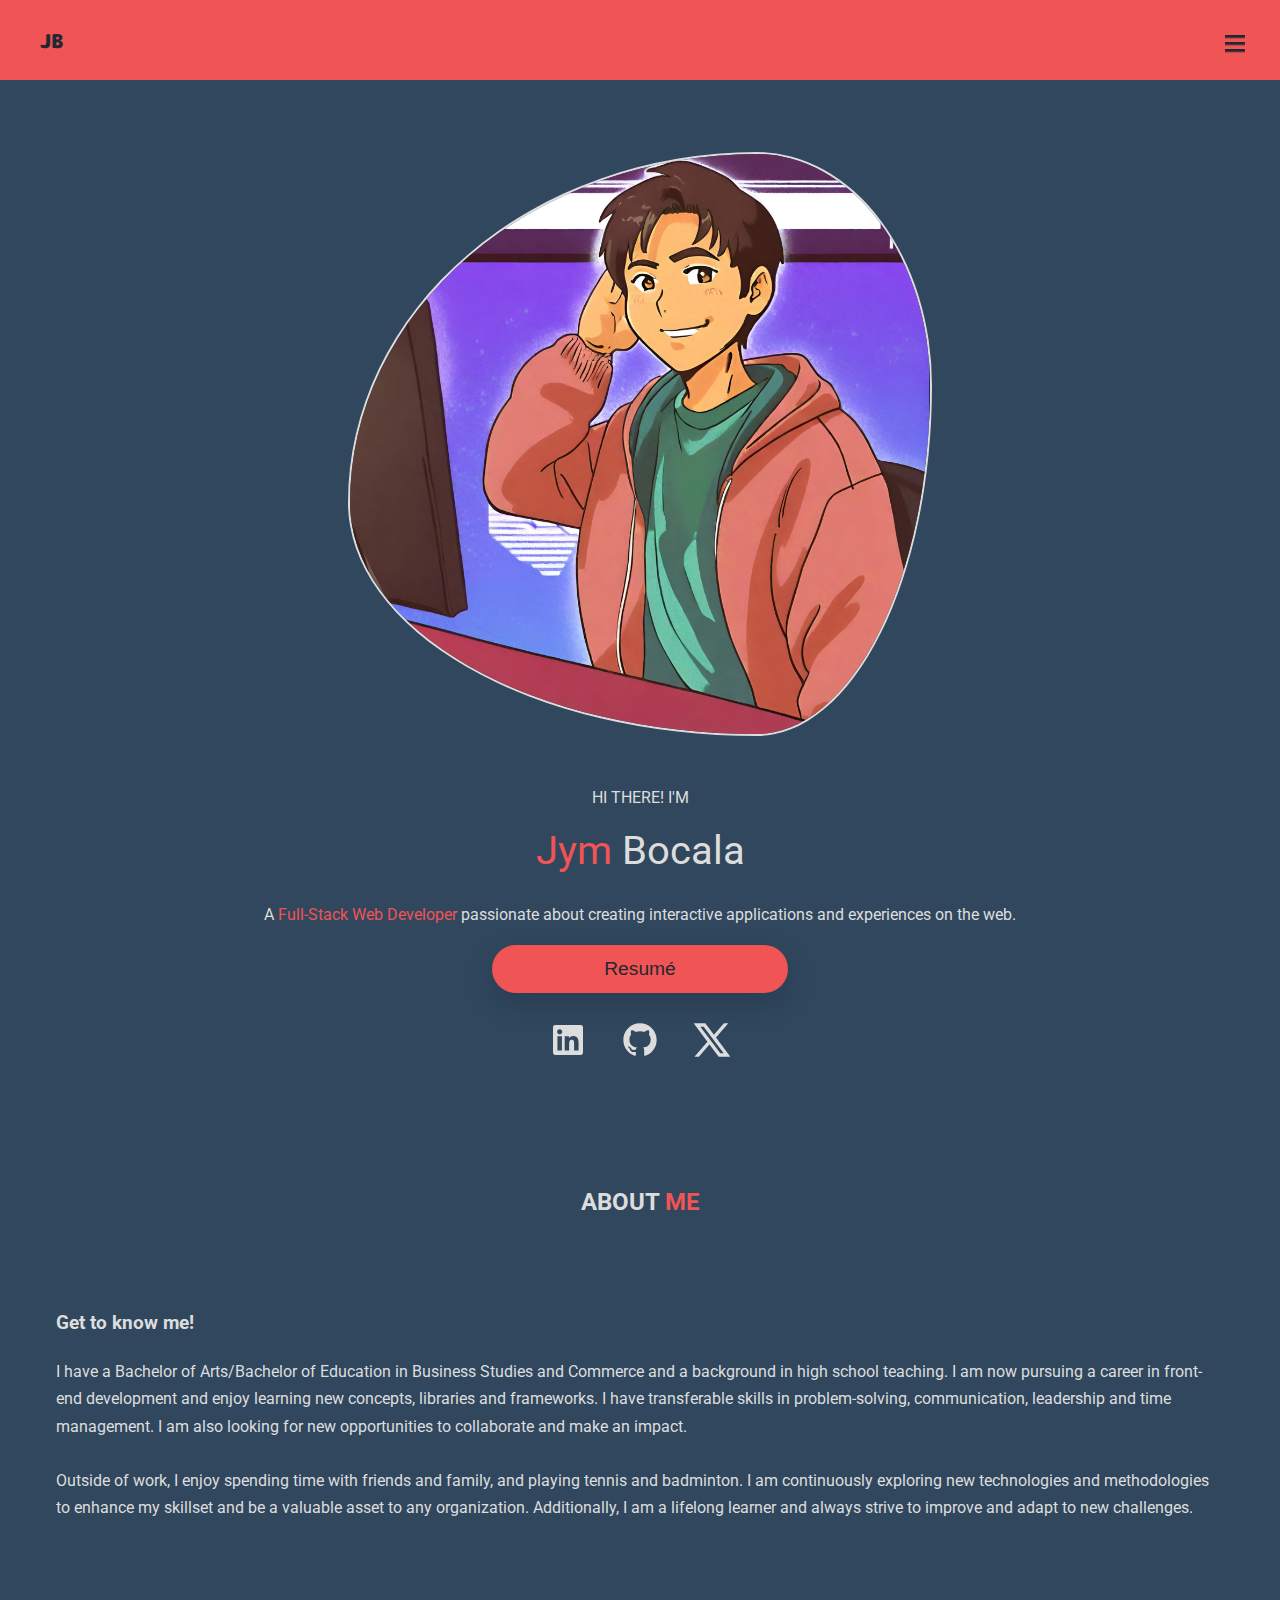
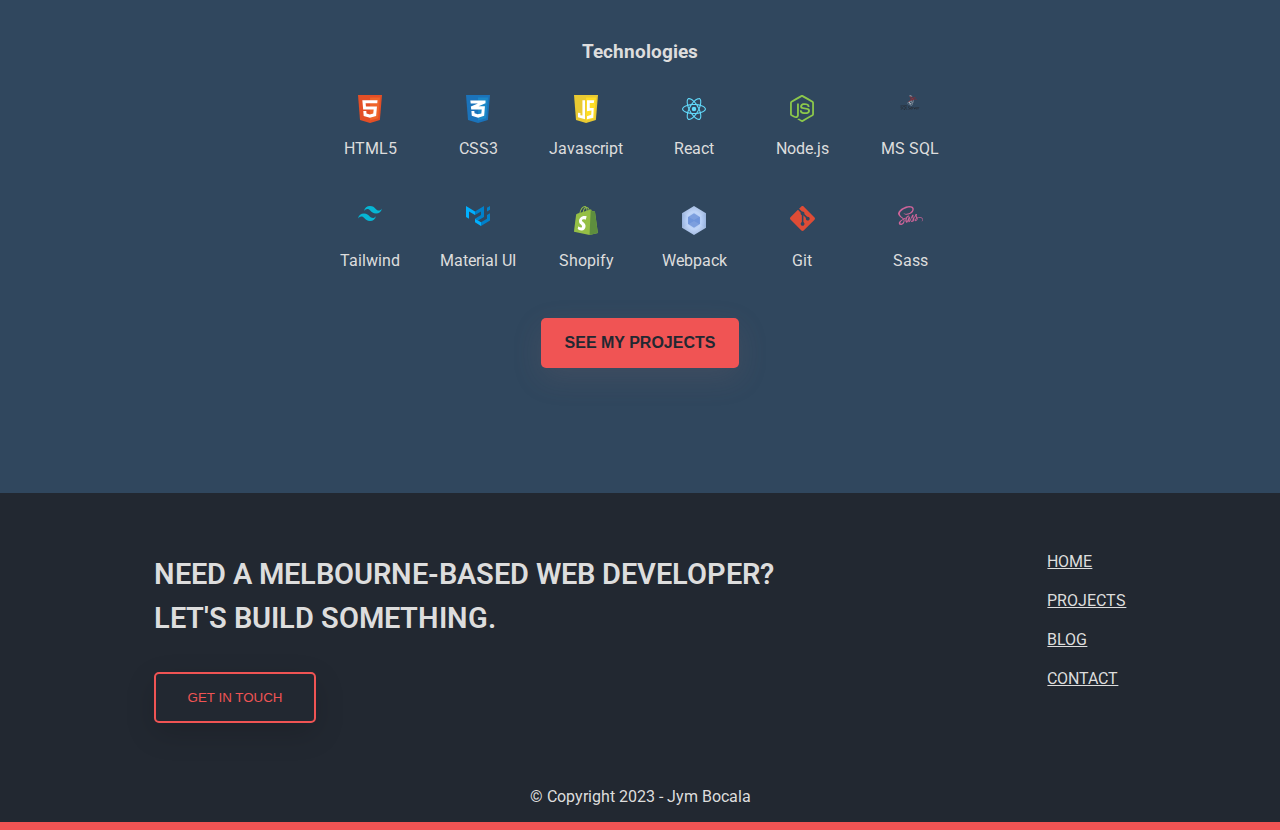
==== commit ee8e98f7: "fix links" ====
--- a/src/pages/index.html
+++ b/src/pages/index.html
@@ -124,12 +124,13 @@
               transferable skills in problem-solving, communication, leadership
               and time management. I am also looking for new opportunities to
               collaborate and make an impact.
-              <br> <br> Outside of work, I enjoy spending
-              time with friends and family, and playing tennis and badminton. I
-              am continuously exploring new technologies and methodologies to
-              enhance my skillset and be a valuable asset to any organization.
-              Additionally, I am a lifelong learner and always strive to improve
-              and adapt to new challenges.
+              <br />
+              <br />
+              Outside of work, I enjoy spending time with friends and family,
+              and playing tennis and badminton. I am continuously exploring new
+              technologies and methodologies to enhance my skillset and be a
+              valuable asset to any organization. Additionally, I am a lifelong
+              learner and always strive to improve and adapt to new challenges.
             </p>
           </div>
           <div class="about_skills">
@@ -196,10 +197,8 @@
                 <p>Sass</p>
               </div>
             </div>
-            <a href="#" >
-              <button id="project_btn">
-                SEE MY PROJECTS
-              </button>
+            <a href="./projects.html">
+              <button id="project_btn">SEE MY PROJECTS</button>
             </a>
           </div>
         </section>
--- a/src/styles/index.css
+++ b/src/styles/index.css
@@ -12,15 +12,6 @@
   overflow-y: scroll;
 }
 
-.container {
-  display: flex;
-  flex-direction: column;
-  align-items: center;
-  min-height: 100vh;
-  background-color: #222831;
-}
-
-/* === MAIN === */
 main {
   background-color: #30475E;
   display: flex;
@@ -32,8 +23,23 @@
   text-align: center;
 }
 
+.main_heading {
+  text-transform: uppercase;
+  text-align: left;
+  font-size: 2.6rem;
+  margin: 2em 0;
+}
+
+.container {
+  display: flex;
+  flex-direction: column;
+  align-items: center;
+  min-height: 100vh;
+  background-color: #222831;
+}
+
+/* === HOME PAGE === */
 .hero {
-  border: 1px red solid;
   display: flex;
   flex-wrap: wrap;
   justify-content: center;
@@ -66,6 +72,7 @@
 }
 .hero_info #fullname {
   font-weight: 400;
+  font-size: 2.5rem;
 }
 
 .hero_links {
@@ -85,9 +92,10 @@
 .hero_links :nth-child(1) #cv_btn {
   background-color: #F05454;
   color: #222831;
-  width: 50%;
+  max-width: 40%;
   border-radius: 50px;
   padding: 1.5rem;
+  box-shadow: 0 10px 30px 0 rgba(0, 0, 0, 0.15);
 }
 .hero_links :not(:first-child) {
   background-color: transparent;
@@ -104,7 +112,6 @@
 
 /* === ABOUT ME === */
 .about_me {
-  border: red 1px solid;
   display: flex;
   flex-wrap: wrap;
   justify-content: center;
@@ -127,6 +134,9 @@
   border-radius: 5px;
   border: none;
   padding: 1rem 1.5rem;
+  box-shadow: 0 10px 30px 0 rgba(152, 116, 116, 0.15);
+  font-weight: 600;
+  font-size: 1rem;
 }
 
 .skills_container {
@@ -154,13 +164,15 @@
   display: flex;
   flex-direction: column;
   width: 100%;
-  padding: 1rem;
   background-color: #222831;
   border-bottom: 8px solid #F05454;
   color: #DDDDDD;
 }
 
 .footer_upper {
+  display: flex;
+  flex-wrap: wrap;
+  justify-content: space-between;
   text-transform: uppercase;
 }
 .footer_upper .footer_cta {
@@ -180,6 +192,7 @@
   padding: 1rem 2rem;
   border-radius: 5px;
   text-transform: uppercase;
+  box-shadow: 0 10px 30px 0 rgba(0, 0, 0, 0.15);
 }
 .footer_upper .footer_info {
   display: flex;
@@ -198,6 +211,6 @@
 }
 
 .footer_lower {
-  align-self: center;
   margin-top: 1rem;
+  text-align: center;
 }/*# sourceMappingURL=index.css.map */--- a/src/styles/mediaqueries.css
+++ b/src/styles/mediaqueries.css
@@ -11,10 +11,56 @@
   overflow-y: scroll;
 }
 
-/* === TABLET SCREENS === */
-@media only screen and (min-width: 401px) and (max-width: 960px) {
-  main {
-    background-color: #F5CF8E; /* Yellow */
+/* === Small devices (portrait tablets and large phones) === */
+@media only screen and (min-width: 500px) {
+  main,
+  footer {
+    padding: 0 2rem;
+  }
+  .hero_image {
+    width: 50%;
+  }
+  .skills_container {
+    grid-template-columns: repeat(6, 1fr);
+    grid-gap: 2rem;
   }
 }
-/* === DESKSTOP SCREENS === *//*# sourceMappingURL=mediaqueries.css.map */+/* === Medium devices (landscape tablets) === */
+@media only screen and (min-width: 769px) {
+  /* Contact Page */
+  .contact_form_wrapper {
+    max-width: 80%;
+  }
+  #contact_submit_btn {
+    max-width: 30%;
+  }
+  /* Footer */
+  .footer_upper {
+    max-width: 80%;
+    align-self: center;
+  }
+  .footer_upper .footer_cta {
+    flex-basis: 70%;
+  }
+  .footer_upper .footer_alt_nav {
+    padding: 2rem 0;
+  }
+}
+/* === Large devices (laptops/desktops) === */
+@media only screen and (min-width: 992px) {
+  /* Blog and Projects Pages */
+  .project_container,
+  .blog_container {
+    justify-content: space-around;
+    gap: 4em;
+  }
+  .project_card,
+  .blog_card {
+    flex-basis: 45%;
+    max-width: 500px;
+  }
+  /* Contact Page */
+  .contact_form_wrapper {
+    max-width: 60%;
+  }
+}/*# sourceMappingURL=mediaqueries.css.map */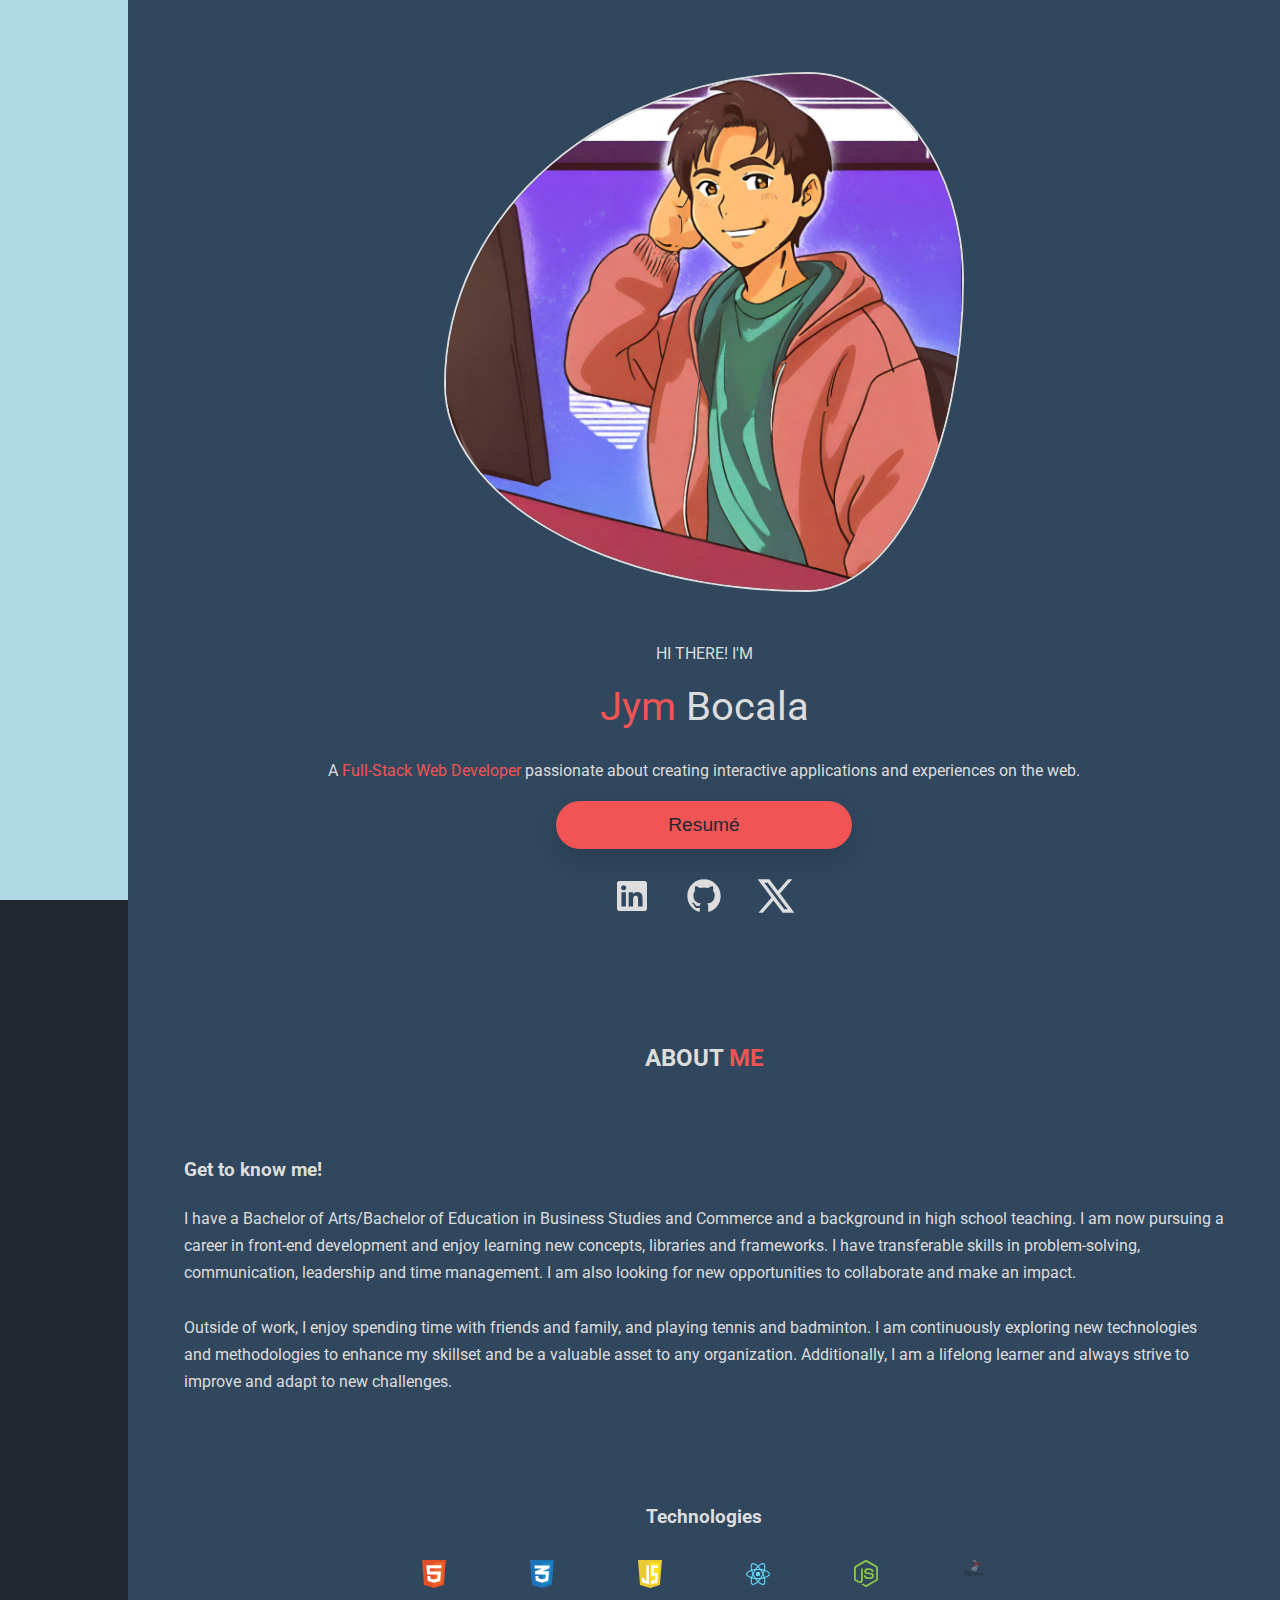
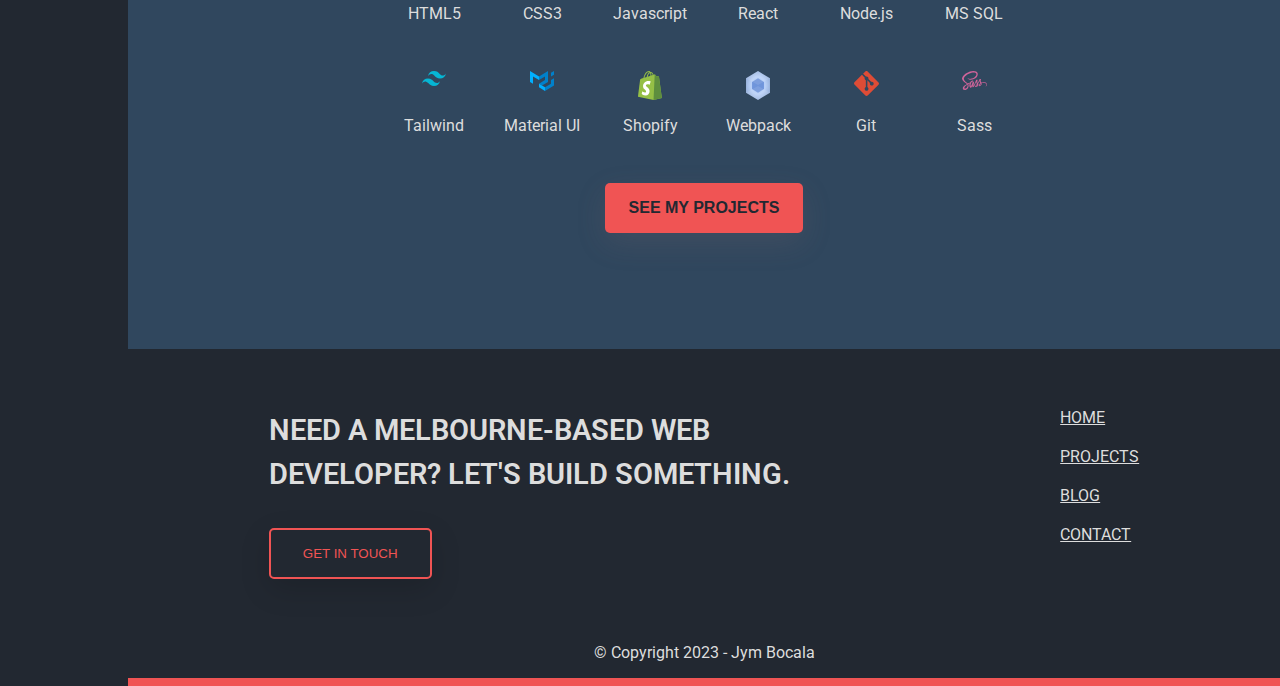
==== commit 091fd7ba: "modify page for containers for responsive side navbar" ====
--- a/src/pages/index.html
+++ b/src/pages/index.html
@@ -41,189 +41,196 @@
           <a href="#body" id="access_top" class="access_aid">Hide navigation</a>
         </p>
       </nav>
-      <main>
-        <!-- HERO SECTION -->
-        <section class="hero">
-          <img
-            src="../assets/profile.png"
-            class="hero_image"
-            alt="Jym Bocala profile"
-          />
-          <div class="hero_info">
-            <p>HI THERE! I'M</p>
-            <h1 id="fullname">
-              <span class="font_color_primary">Jym</span> Bocala
-            </h1>
-            <p>
-              A
-              <span class="font_color_primary">Full-Stack Web Developer</span>
-              passionate about creating interactive applications and experiences
-              on the web.
-            </p>
-            <div class="hero_links">
-              <button>
+      <div class="sidebar"></div>
+      <!-- Wrapper for main and footer -->
+      <div class="page_wrapper">
+        <main>
+          <!-- HERO SECTION -->
+          <section class="hero">
+            <img
+              src="../assets/profile.png"
+              class="hero_image"
+              alt="Jym Bocala profile"
+            />
+            <div class="hero_info">
+              <p>HI THERE! I'M</p>
+              <h1 id="fullname">
+                <span class="font_color_primary">Jym</span> Bocala
+              </h1>
+              <p>
+                A
+                <span class="font_color_primary">Full-Stack Web Developer</span>
+                passionate about creating interactive applications and
+                experiences on the web.
+              </p>
+              <div class="hero_links">
+                <button>
+                  <a
+                    class="download-btn"
+                    href="../assets/Jym_Bocala_CV(1).pdf"
+                    title="Download my CV"
+                    download="Jym_Bocala_CV(1).pdf"
+                    id="cv_btn"
+                    >Resumé</a
+                  >
+                </button>
                 <a
-                  class="download-btn"
-                  href="../assets/Jym_Bocala_CV(1).pdf"
-                  title="Download my CV"
-                  download="Jym_Bocala_CV(1).pdf"
-                  id="cv_btn"
-                  >Resumé</a
+                  href="https://www.linkedin.com/in/jym-bocala"
+                  target="”_blank”"
                 >
-              </button>
-              <a
-                href="https://www.linkedin.com/in/jym-bocala"
-                target="”_blank”"
-              >
-                <svg
-                  class="icon"
-                  xmlns="http://www.w3.org/2000/svg"
-                  viewBox="0 0 24 24"
-                >
-                  <path
-                    d="M18.3362 18.339H15.6707V14.1622C15.6707 13.1662 15.6505 11.8845 14.2817 11.8845C12.892 11.8845 12.6797 12.9683 12.6797 14.0887V18.339H10.0142V9.75H12.5747V10.9207H12.6092C12.967 10.2457 13.837 9.53325 15.1367 9.53325C17.8375 9.53325 18.337 11.3108 18.337 13.6245V18.339H18.3362ZM7.00373 8.57475C6.14573 8.57475 5.45648 7.88025 5.45648 7.026C5.45648 6.1725 6.14648 5.47875 7.00373 5.47875C7.85873 5.47875 8.55173 6.1725 8.55173 7.026C8.55173 7.88025 7.85798 8.57475 7.00373 8.57475ZM8.34023 18.339H5.66723V9.75H8.34023V18.339ZM19.6697 3H4.32923C3.59498 3 3.00098 3.5805 3.00098 4.29675V19.7033C3.00098 20.4202 3.59498 21 4.32923 21H19.6675C20.401 21 21.001 20.4202 21.001 19.7033V4.29675C21.001 3.5805 20.401 3 19.6675 3H19.6697Z"
-                  ></path>
-                </svg>
+                  <svg
+                    class="icon"
+                    xmlns="http://www.w3.org/2000/svg"
+                    viewBox="0 0 24 24"
+                  >
+                    <path
+                      d="M18.3362 18.339H15.6707V14.1622C15.6707 13.1662 15.6505 11.8845 14.2817 11.8845C12.892 11.8845 12.6797 12.9683 12.6797 14.0887V18.339H10.0142V9.75H12.5747V10.9207H12.6092C12.967 10.2457 13.837 9.53325 15.1367 9.53325C17.8375 9.53325 18.337 11.3108 18.337 13.6245V18.339H18.3362ZM7.00373 8.57475C6.14573 8.57475 5.45648 7.88025 5.45648 7.026C5.45648 6.1725 6.14648 5.47875 7.00373 5.47875C7.85873 5.47875 8.55173 6.1725 8.55173 7.026C8.55173 7.88025 7.85798 8.57475 7.00373 8.57475ZM8.34023 18.339H5.66723V9.75H8.34023V18.339ZM19.6697 3H4.32923C3.59498 3 3.00098 3.5805 3.00098 4.29675V19.7033C3.00098 20.4202 3.59498 21 4.32923 21H19.6675C20.401 21 21.001 20.4202 21.001 19.7033V4.29675C21.001 3.5805 20.401 3 19.6675 3H19.6697Z"
+                    ></path>
+                  </svg>
+                </a>
+                <a href="https://github.com/jymbocala" target="_blank"
+                  ><svg
+                    class="icon"
+                    xmlns="http://www.w3.org/2000/svg"
+                    viewBox="0 0 24 24"
+                  >
+                    <path
+                      d="M12.001 2C6.47598 2 2.00098 6.475 2.00098 12C2.00098 16.425 4.86348 20.1625 8.83848 21.4875C9.33848 21.575 9.52598 21.275 9.52598 21.0125C9.52598 20.775 9.51348 19.9875 9.51348 19.15C7.00098 19.6125 6.35098 18.5375 6.15098 17.975C6.03848 17.6875 5.55098 16.8 5.12598 16.5625C4.77598 16.375 4.27598 15.9125 5.11348 15.9C5.90098 15.8875 6.46348 16.625 6.65098 16.925C7.55098 18.4375 8.98848 18.0125 9.56348 17.75C9.65098 17.1 9.91348 16.6625 10.201 16.4125C7.97598 16.1625 5.65098 15.3 5.65098 11.475C5.65098 10.3875 6.03848 9.4875 6.67598 8.7875C6.57598 8.5375 6.22598 7.5125 6.77598 6.1375C6.77598 6.1375 7.61348 5.875 9.52598 7.1625C10.326 6.9375 11.176 6.825 12.026 6.825C12.876 6.825 13.726 6.9375 14.526 7.1625C16.4385 5.8625 17.276 6.1375 17.276 6.1375C17.826 7.5125 17.476 8.5375 17.376 8.7875C18.0135 9.4875 18.401 10.375 18.401 11.475C18.401 15.3125 16.0635 16.1625 13.8385 16.4125C14.201 16.725 14.5135 17.325 14.5135 18.2625C14.5135 19.6 14.501 20.675 14.501 21.0125C14.501 21.275 14.6885 21.5875 15.1885 21.4875C19.259 20.1133 21.9999 16.2963 22.001 12C22.001 6.475 17.526 2 12.001 2Z"
+                    ></path>
+                  </svg>
+                </a>
+                <a href="https://twitter.com/jymintech" target="_blank">
+                  <svg
+                    class="icon"
+                    xmlns="http://www.w3.org/2000/svg"
+                    viewBox="0 0 24 24"
+                  >
+                    <path
+                      d="M8 2H1L9.26086 13.0145L1.44995 21.9999H4.09998L10.4883 14.651L16 22H23L14.3917 10.5223L21.8001 2H19.1501L13.1643 8.88578L8 2ZM17 20L5 4H7L19 20H17Z"
+                    ></path>
+                  </svg>
+                </a>
+              </div>
+            </div>
+          </section>
+
+          <!-- ABOUT ME SECTION -->
+          <section class="about_me">
+            <h2>ABOUT <span class="font_color_primary">ME</span></h2>
+            <div class="about_content">
+              <h3>Get to know me!</h3>
+              <p>
+                I have a Bachelor of Arts/Bachelor of Education in Business
+                Studies and Commerce and a background in high school teaching. I
+                am now pursuing a career in front-end development and enjoy
+                learning new concepts, libraries and frameworks. I have
+                transferable skills in problem-solving, communication,
+                leadership and time management. I am also looking for new
+                opportunities to collaborate and make an impact.
+                <br />
+                <br />
+                Outside of work, I enjoy spending time with friends and family,
+                and playing tennis and badminton. I am continuously exploring
+                new technologies and methodologies to enhance my skillset and be
+                a valuable asset to any organization. Additionally, I am a
+                lifelong learner and always strive to improve and adapt to new
+                challenges.
+              </p>
+            </div>
+            <div class="about_skills">
+              <h3>Technologies</h3>
+              <div class="skills_container">
+                <div>
+                  <img src="../assets/icons/html-1.svg" alt="html logo" />
+                  <p>HTML5</p>
+                </div>
+                <div>
+                  <img src="../assets/icons/css-3.svg" alt="css logo" />
+                  <p>CSS3</p>
+                </div>
+                <div>
+                  <img
+                    src="../assets/icons/javascript-1.svg"
+                    alt="javascript logo"
+                  />
+                  <p>Javascript</p>
+                </div>
+                <div>
+                  <img src="../assets/icons/react-2.svg" alt="react logo" />
+                  <p>React</p>
+                </div>
+                <div>
+                  <img src="../assets/icons/nodejs-icon.svg" alt="node logo" />
+                  <p>Node.js</p>
+                </div>
+                <div>
+                  <img
+                    src="../assets/icons/microsoft-sql-server-1.svg"
+                    alt="express logo"
+                  />
+                  <p>MS SQL</p>
+                </div>
+                <div>
+                  <img
+                    src="../assets/icons/tailwind-css-2.svg"
+                    alt="tailwind logo"
+                  />
+                  <p>Tailwind</p>
+                </div>
+                <div>
+                  <img
+                    src="../assets/icons/material-ui-1.svg"
+                    alt="material ui logo"
+                  />
+                  <p>Material UI</p>
+                </div>
+                <div>
+                  <img src="../assets/icons/shopify.svg" alt="shopify logo" />
+                  <p>Shopify</p>
+                </div>
+                <div>
+                  <img src="../assets/icons/webpack.svg" alt="webpack logo" />
+                  <p>Webpack</p>
+                </div>
+                <div>
+                  <img src="../assets/icons/git-icon.svg" alt="Git logo" />
+                  <p>Git</p>
+                </div>
+                <div>
+                  <img src="../assets/icons/sass-1.svg" alt="Sass logo" />
+                  <p>Sass</p>
+                </div>
+              </div>
+              <a href="./projects.html">
+                <button id="project_btn">SEE MY PROJECTS</button>
               </a>
-              <a href="https://github.com/jymbocala" target="_blank"
-                ><svg
-                  class="icon"
-                  xmlns="http://www.w3.org/2000/svg"
-                  viewBox="0 0 24 24"
-                >
-                  <path
-                    d="M12.001 2C6.47598 2 2.00098 6.475 2.00098 12C2.00098 16.425 4.86348 20.1625 8.83848 21.4875C9.33848 21.575 9.52598 21.275 9.52598 21.0125C9.52598 20.775 9.51348 19.9875 9.51348 19.15C7.00098 19.6125 6.35098 18.5375 6.15098 17.975C6.03848 17.6875 5.55098 16.8 5.12598 16.5625C4.77598 16.375 4.27598 15.9125 5.11348 15.9C5.90098 15.8875 6.46348 16.625 6.65098 16.925C7.55098 18.4375 8.98848 18.0125 9.56348 17.75C9.65098 17.1 9.91348 16.6625 10.201 16.4125C7.97598 16.1625 5.65098 15.3 5.65098 11.475C5.65098 10.3875 6.03848 9.4875 6.67598 8.7875C6.57598 8.5375 6.22598 7.5125 6.77598 6.1375C6.77598 6.1375 7.61348 5.875 9.52598 7.1625C10.326 6.9375 11.176 6.825 12.026 6.825C12.876 6.825 13.726 6.9375 14.526 7.1625C16.4385 5.8625 17.276 6.1375 17.276 6.1375C17.826 7.5125 17.476 8.5375 17.376 8.7875C18.0135 9.4875 18.401 10.375 18.401 11.475C18.401 15.3125 16.0635 16.1625 13.8385 16.4125C14.201 16.725 14.5135 17.325 14.5135 18.2625C14.5135 19.6 14.501 20.675 14.501 21.0125C14.501 21.275 14.6885 21.5875 15.1885 21.4875C19.259 20.1133 21.9999 16.2963 22.001 12C22.001 6.475 17.526 2 12.001 2Z"
-                  ></path>
-                </svg>
+            </div>
+          </section>
+        </main>
+        <footer>
+          <div class="footer_upper">
+            <div class="footer_cta">
+              <p>
+                Need a Melbourne-based web developer? Let's build something.
+              </p>
+              <a href="#">
+                <button class="cta_btn">Get in touch</button>
               </a>
-              <a href="https://twitter.com/jymintech" target="_blank">
-                <svg
-                  class="icon"
-                  xmlns="http://www.w3.org/2000/svg"
-                  viewBox="0 0 24 24"
-                >
-                  <path
-                    d="M8 2H1L9.26086 13.0145L1.44995 21.9999H4.09998L10.4883 14.651L16 22H23L14.3917 10.5223L21.8001 2H19.1501L13.1643 8.88578L8 2ZM17 20L5 4H7L19 20H17Z"
-                  ></path>
-                </svg>
-              </a>
+            </div>
+            <div class="footer_info">
+              <ul class="footer_alt_nav">
+                <li><a href="#" class="footer_navlink">Home</a></li>
+                <li><a href="#" class="footer_navlink">Projects</a></li>
+                <li><a href="" class="footer_navlink">Blog</a></li>
+                <li><a href="" class="footer_navlink">Contact</a></li>
+              </ul>
             </div>
           </div>
-        </section>
-
-        <!-- ABOUT ME SECTION -->
-        <section class="about_me">
-          <h2>ABOUT <span class="font_color_primary">ME</span></h2>
-          <div class="about_content">
-            <h3>Get to know me!</h3>
-            <p>
-              I have a Bachelor of Arts/Bachelor of Education in Business
-              Studies and Commerce and a background in high school teaching. I
-              am now pursuing a career in front-end development and enjoy
-              learning new concepts, libraries and frameworks. I have
-              transferable skills in problem-solving, communication, leadership
-              and time management. I am also looking for new opportunities to
-              collaborate and make an impact.
-              <br />
-              <br />
-              Outside of work, I enjoy spending time with friends and family,
-              and playing tennis and badminton. I am continuously exploring new
-              technologies and methodologies to enhance my skillset and be a
-              valuable asset to any organization. Additionally, I am a lifelong
-              learner and always strive to improve and adapt to new challenges.
-            </p>
+          <div class="footer_lower">
+            <p>© Copyright 2023 - Jym Bocala</p>
           </div>
-          <div class="about_skills">
-            <h3>Technologies</h3>
-            <div class="skills_container">
-              <div>
-                <img src="../assets/icons/html-1.svg" alt="html logo" />
-                <p>HTML5</p>
-              </div>
-              <div>
-                <img src="../assets/icons/css-3.svg" alt="css logo" />
-                <p>CSS3</p>
-              </div>
-              <div>
-                <img
-                  src="../assets/icons/javascript-1.svg"
-                  alt="javascript logo"
-                />
-                <p>Javascript</p>
-              </div>
-              <div>
-                <img src="../assets/icons/react-2.svg" alt="react logo" />
-                <p>React</p>
-              </div>
-              <div>
-                <img src="../assets/icons/nodejs-icon.svg" alt="node logo" />
-                <p>Node.js</p>
-              </div>
-              <div>
-                <img
-                  src="../assets/icons/microsoft-sql-server-1.svg"
-                  alt="express logo"
-                />
-                <p>MS SQL</p>
-              </div>
-              <div>
-                <img
-                  src="../assets/icons/tailwind-css-2.svg"
-                  alt="tailwind logo"
-                />
-                <p>Tailwind</p>
-              </div>
-              <div>
-                <img
-                  src="../assets/icons/material-ui-1.svg"
-                  alt="material ui logo"
-                />
-                <p>Material UI</p>
-              </div>
-              <div>
-                <img src="../assets/icons/shopify.svg" alt="shopify logo" />
-                <p>Shopify</p>
-              </div>
-              <div>
-                <img src="../assets/icons/webpack.svg" alt="webpack logo" />
-                <p>Webpack</p>
-              </div>
-              <div>
-                <img src="../assets/icons/git-icon.svg" alt="Git logo" />
-                <p>Git</p>
-              </div>
-              <div>
-                <img src="../assets/icons/sass-1.svg" alt="Sass logo" />
-                <p>Sass</p>
-              </div>
-            </div>
-            <a href="./projects.html">
-              <button id="project_btn">SEE MY PROJECTS</button>
-            </a>
-          </div>
-        </section>
-      </main>
-      <footer>
-        <div class="footer_upper">
-          <div class="footer_cta">
-            <p>Need a Melbourne-based web developer? Let's build something.</p>
-            <a href="#">
-              <button class="cta_btn">Get in touch</button>
-            </a>
-          </div>
-          <div class="footer_info">
-            <ul class="footer_alt_nav">
-              <li><a href="#" class="footer_navlink">Home</a></li>
-              <li><a href="#" class="footer_navlink">Projects</a></li>
-              <li><a href="" class="footer_navlink">Blog</a></li>
-              <li><a href="" class="footer_navlink">Contact</a></li>
-            </ul>
-          </div>
-        </div>
-        <div class="footer_lower">
-          <p>© Copyright 2023 - Jym Bocala</p>
-        </div>
-      </footer>
+        </footer>
+      </div>
     </div>
   </body>
 </html>
--- a/src/styles/index.css
+++ b/src/styles/index.css
@@ -12,12 +12,24 @@
   overflow-y: scroll;
 }
 
+.container {
+  display: flex;
+  flex-direction: column;
+  align-items: center;
+  min-height: 100vh;
+  background-color: #222831;
+  max-width: 100%;
+}
+
+.page_wrapper {
+  width: 100%;
+}
+
 main {
   background-color: #30475E;
   display: flex;
   flex-direction: column;
   align-items: center;
-  width: 100%;
   min-height: 100vh;
   color: #DDDDDD;
   text-align: center;
@@ -28,14 +40,6 @@
   text-align: left;
   font-size: 2.6rem;
   margin: 2em 0;
-}
-
-.container {
-  display: flex;
-  flex-direction: column;
-  align-items: center;
-  min-height: 100vh;
-  background-color: #222831;
 }
 
 /* === HOME PAGE === */
@@ -167,6 +171,7 @@
   background-color: #222831;
   border-bottom: 8px solid #F05454;
   color: #DDDDDD;
+  padding: 0 1rem;
 }
 
 .footer_upper {
--- a/src/styles/mediaqueries.css
+++ b/src/styles/mediaqueries.css
@@ -45,6 +45,17 @@
   .footer_upper .footer_alt_nav {
     padding: 2rem 0;
   }
+  /* Navigation */
+  .container {
+    flex-direction: row;
+    align-items: stretch;
+  }
+  .mob_nav {
+    display: none;
+  }
+  .sidebar {
+    display: block;
+  }
 }
 /* === Large devices (laptops/desktops) === */
 @media only screen and (min-width: 992px) {
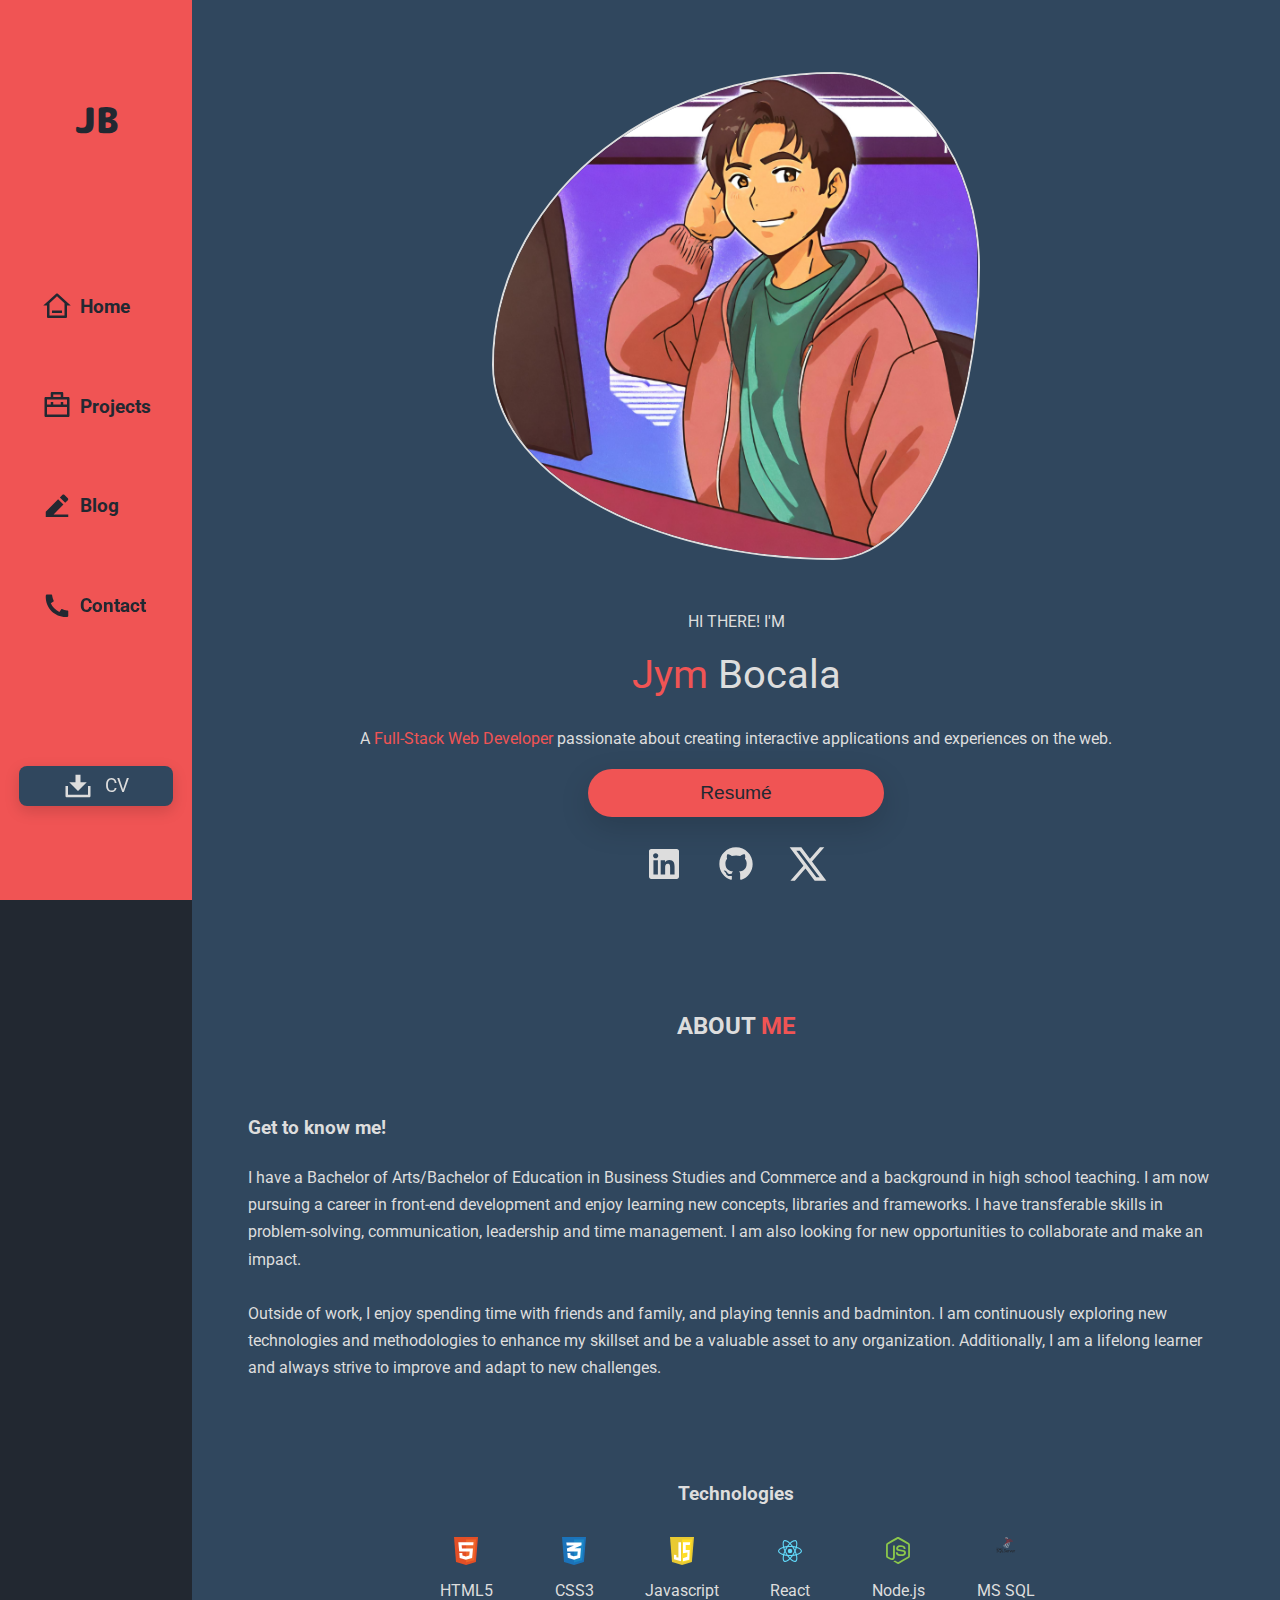
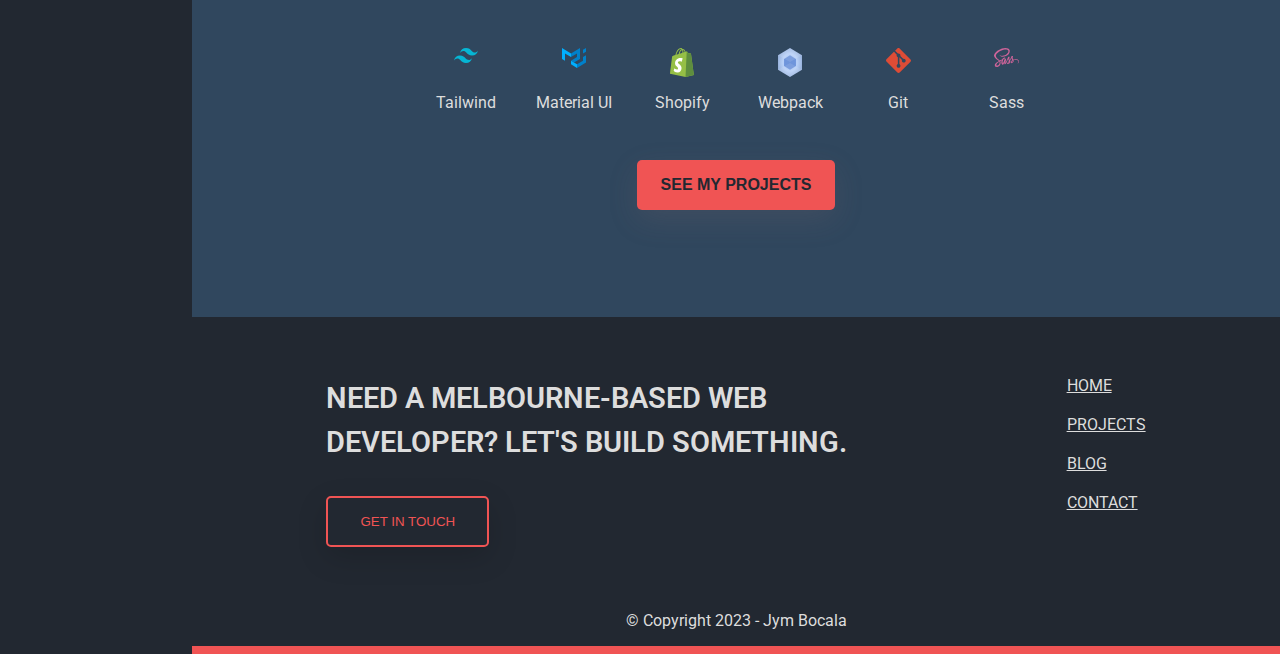
==== commit 8973f068: "add responsive styles to side navigation" ====
--- a/src/pages/index.html
+++ b/src/pages/index.html
@@ -26,9 +26,10 @@
       <nav id="main_nav">
         <p class="nav_initials" id="main_nav_initials">JB</p>
         <ul>
-          <li><a href="#" class="nav_link">Home</a></li>
-          <li><a href="#" class="nav_link">About</a></li>
-          <li><a href="#" class="nav_link">Contact</a></li>
+          <li><a href="./index.html" class="nav_link">Home</a></li>
+          <li><a href="./projects.html" class="nav_link">Projects</a></li>
+          <li><a href="./blog.html" class="nav_link">Blog</a></li>
+          <li><a href="./contact.html" class="nav_link">Contact</a></li>
         </ul>
         <a
           class="download-btn"
@@ -41,7 +42,47 @@
           <a href="#body" id="access_top" class="access_aid">Hide navigation</a>
         </p>
       </nav>
-      <div class="sidebar"></div>
+      <!-- SIDE NAVIGATION -->
+      <div class="side-nav">
+        <p class="nav_initials">JB</p>
+        <ul>
+          <li>
+            <a href="./index.html" class="nav_link">
+              <svg class="nav_link_icon" xmlns="http://www.w3.org/2000/svg" viewBox="0 0 24 24"><path d="M19 21.0001H5C4.44772 21.0001 4 20.5524 4 20.0001V11.0001L1 11.0001L11.3273 1.61162C11.7087 1.26488 12.2913 1.26488 12.6727 1.61162L23 11.0001L20 11.0001V20.0001C20 20.5524 19.5523 21.0001 19 21.0001ZM6 19.0001H18V9.15757L12 3.70302L6 9.15757V19.0001ZM8 15.0001H16V17.0001H8V15.0001Z"></path></svg>
+              <p>Home</p>
+            </a>
+          </li>
+          <li>
+            <a href="./projects.html" class="nav_link">
+              <svg class="nav_link_icon" xmlns="http://www.w3.org/2000/svg" viewBox="0 0 24 24"><path d="M7 5V2C7 1.44772 7.44772 1 8 1H16C16.5523 1 17 1.44772 17 2V5H21C21.5523 5 22 5.44772 22 6V20C22 20.5523 21.5523 21 21 21H3C2.44772 21 2 20.5523 2 20V6C2 5.44772 2.44772 5 3 5H7ZM20 13H4V19H20V13ZM20 7H4V11H7V9H9V11H15V9H17V11H20V7ZM9 3V5H15V3H9Z"></path></svg>
+              <p>Projects</p>
+            </a>
+          </li>
+          <li>
+            <a href="./blog.html" class="nav_link">
+              <svg class="nav_link_icon" xmlns="http://www.w3.org/2000/svg" viewBox="0 0 24 24"><path d="M9.24264 18.9964H21V20.9964H3V16.7538L12.8995 6.85431L17.1421 11.0969L9.24264 18.9964ZM14.3137 5.44009L16.435 3.31877C16.8256 2.92825 17.4587 2.92825 17.8492 3.31877L20.6777 6.1472C21.0682 6.53772 21.0682 7.17089 20.6777 7.56141L18.5563 9.68273L14.3137 5.44009Z"></path></svg>
+              <p>Blog</p>
+            </a>
+          </li>
+          <li>
+            <a href="./contact.html" class="nav_link">
+              <svg class="nav_link_icon" xmlns="http://www.w3.org/2000/svg" viewBox="0 0 24 24"><path d="M21 16.42V19.9561C21 20.4811 20.5941 20.9167 20.0705 20.9537C19.6331 20.9846 19.2763 21 19 21C10.1634 21 3 13.8366 3 5C3 4.72371 3.01545 4.36687 3.04635 3.9295C3.08337 3.40588 3.51894 3 4.04386 3H7.5801C7.83678 3 8.05176 3.19442 8.07753 3.4498C8.10067 3.67907 8.12218 3.86314 8.14207 4.00202C8.34435 5.41472 8.75753 6.75936 9.3487 8.00303C9.44359 8.20265 9.38171 8.44159 9.20185 8.57006L7.04355 10.1118C8.35752 13.1811 10.8189 15.6425 13.8882 16.9565L15.4271 14.8019C15.5572 14.6199 15.799 14.5573 16.001 14.6532C17.2446 15.2439 18.5891 15.6566 20.0016 15.8584C20.1396 15.8782 20.3225 15.8995 20.5502 15.9225C20.8056 15.9483 21 16.1633 21 16.42Z"></path></svg>
+              <p>Contact</p>
+            </a>
+          </li>
+        </ul>
+        <a
+          class="download-btn"
+          href="../assets/Jym_Bocala_CV(1).pdf"
+          title="Download my CV"
+          download="Jym_Bocala_CV(1).pdf"
+          >
+          <svg class="nav_link_icon light-fill" xmlns="http://www.w3.org/2000/svg" viewBox="0 0 24 24"><path d="M4 19H20V12H22V20C22 20.5523 21.5523 21 21 21H3C2.44772 21 2 20.5523 2 20V12H4V19ZM14 9H19L12 16L5 9H10V3H14V9Z"></path></svg>
+            <p>CV</p>
+          </a
+        >
+      </div>
+
       <!-- Wrapper for main and footer -->
       <div class="page_wrapper">
         <main>
@@ -207,6 +248,8 @@
             </div>
           </section>
         </main>
+
+        <!-- FOOTER -->
         <footer>
           <div class="footer_upper">
             <div class="footer_cta">
--- a/src/styles/mediaqueries.css
+++ b/src/styles/mediaqueries.css
@@ -27,6 +27,28 @@
 }
 /* === Medium devices (landscape tablets) === */
 @media only screen and (min-width: 769px) {
+  /* Navigation */
+  .container {
+    flex-direction: row;
+    align-items: stretch;
+  }
+  .mob_nav {
+    display: none;
+  }
+  .side-nav {
+    display: flex;
+  }
+  .nav_initials {
+    margin: 0;
+    font-size: 2.2rem;
+  }
+  .nav_link > p,
+  .download-btn > p {
+    display: none;
+  }
+  .download-btn {
+    width: 80%;
+  }
   /* Contact Page */
   .contact_form_wrapper {
     max-width: 80%;
@@ -45,20 +67,21 @@
   .footer_upper .footer_alt_nav {
     padding: 2rem 0;
   }
-  /* Navigation */
-  .container {
-    flex-direction: row;
-    align-items: stretch;
-  }
-  .mob_nav {
-    display: none;
-  }
-  .sidebar {
-    display: block;
-  }
 }
 /* === Large devices (laptops/desktops) === */
 @media only screen and (min-width: 992px) {
+  /* Navigation */
+  .side-nav {
+    min-width: 15%;
+  }
+  .nav_link {
+    display: flex;
+  }
+  .nav_link > p,
+  .download-btn > p {
+    display: block;
+    margin-left: 0.5rem;
+  }
   /* Blog and Projects Pages */
   .project_container,
   .blog_container {
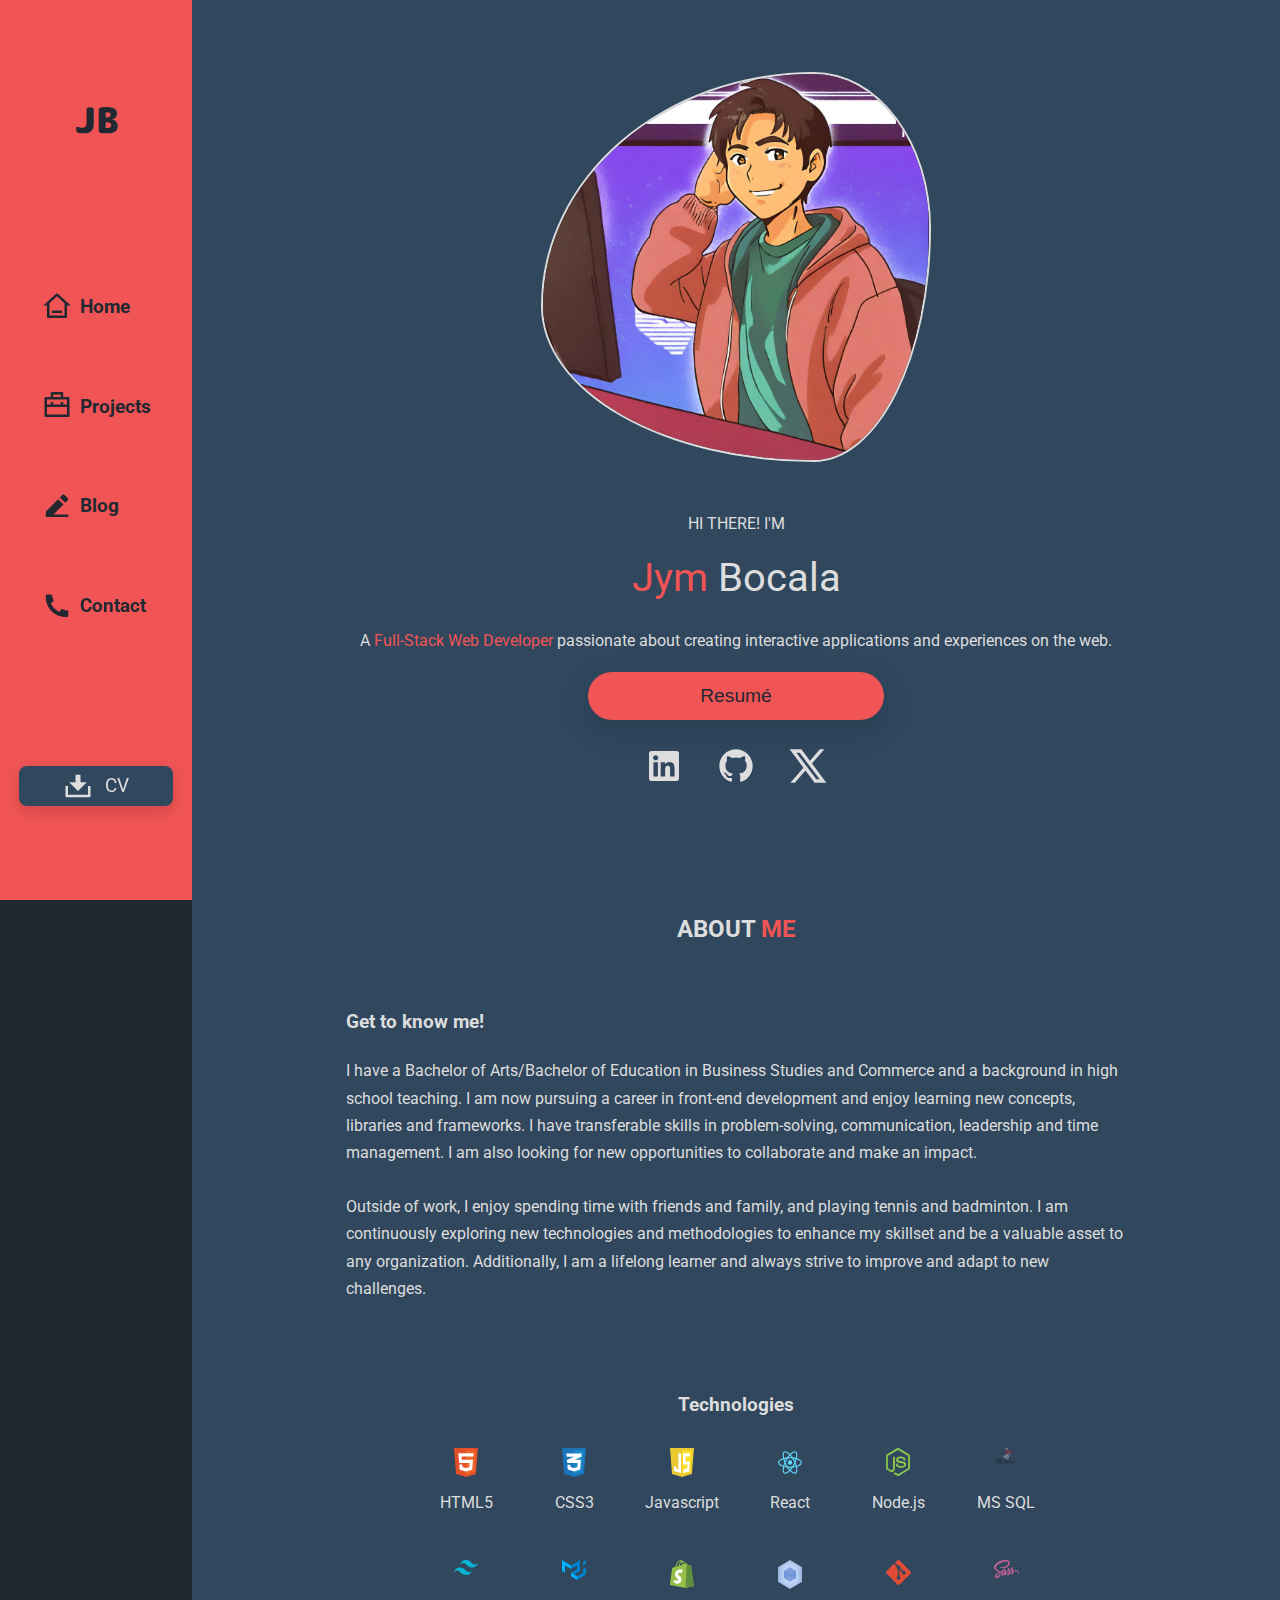
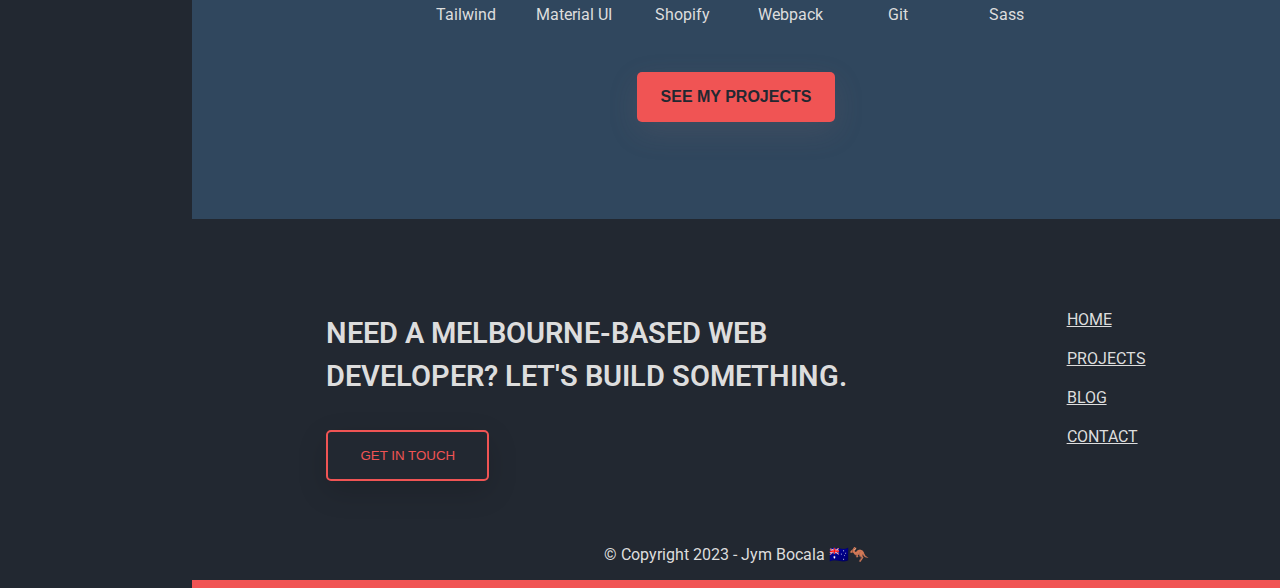
==== commit 9585ee03: "refactoring" ====
--- a/src/pages/index.html
+++ b/src/pages/index.html
@@ -25,6 +25,7 @@
       </div>
       <nav id="main_nav">
         <p class="nav_initials" id="main_nav_initials">JB</p>
+        <hr>
         <ul>
           <li><a href="./index.html" class="nav_link">Home</a></li>
           <li><a href="./projects.html" class="nav_link">Projects</a></li>
@@ -270,7 +271,7 @@
             </div>
           </div>
           <div class="footer_lower">
-            <p>© Copyright 2023 - Jym Bocala</p>
+            <p>© Copyright 2023 - Jym Bocala 🇦🇺🦘</p>
           </div>
         </footer>
       </div>
--- a/src/styles/index.css
+++ b/src/styles/index.css
@@ -46,6 +46,7 @@
 .hero {
   display: flex;
   flex-wrap: wrap;
+  flex-direction: column;
   justify-content: center;
   align-items: center;
   padding: 1.5rem;
@@ -124,11 +125,15 @@
   padding: 1.5rem;
   margin: 3rem 0;
 }
+.about_me h2 {
+  width: 100%;
+}
 
 .about_content {
   text-align: left;
   line-height: 1.7;
   margin-bottom: 2rem;
+  width: 80%;
 }
 
 #project_btn {
@@ -164,7 +169,7 @@
 
 /* === FOOTER === */
 footer {
-  margin-top: auto;
+  margin-top: 2rem;
   display: flex;
   flex-direction: column;
   width: 100%;
--- a/src/styles/mediaqueries.css
+++ b/src/styles/mediaqueries.css
@@ -82,6 +82,10 @@
     display: block;
     margin-left: 0.5rem;
   }
+  /* Home Page */
+  .hero_image {
+    max-width: 40%;
+  }
   /* Blog and Projects Pages */
   .project_container,
   .blog_container {
